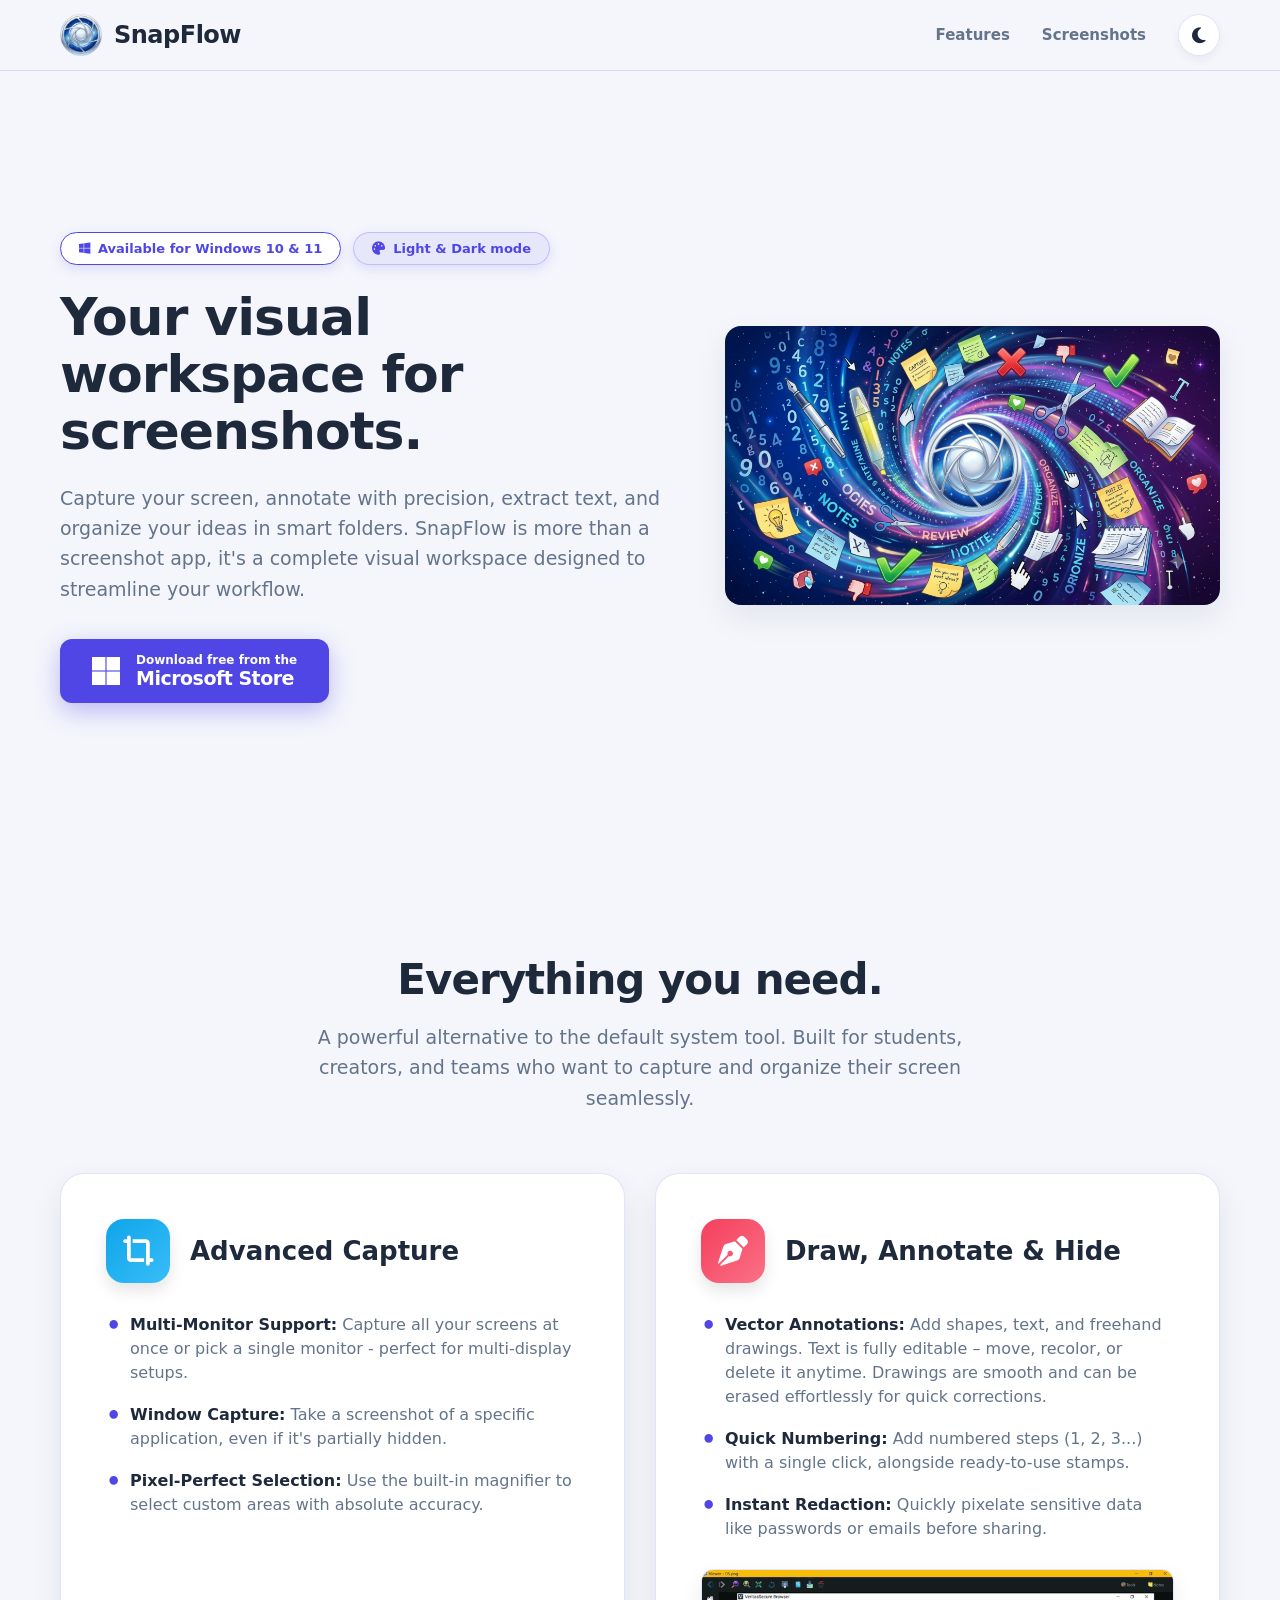
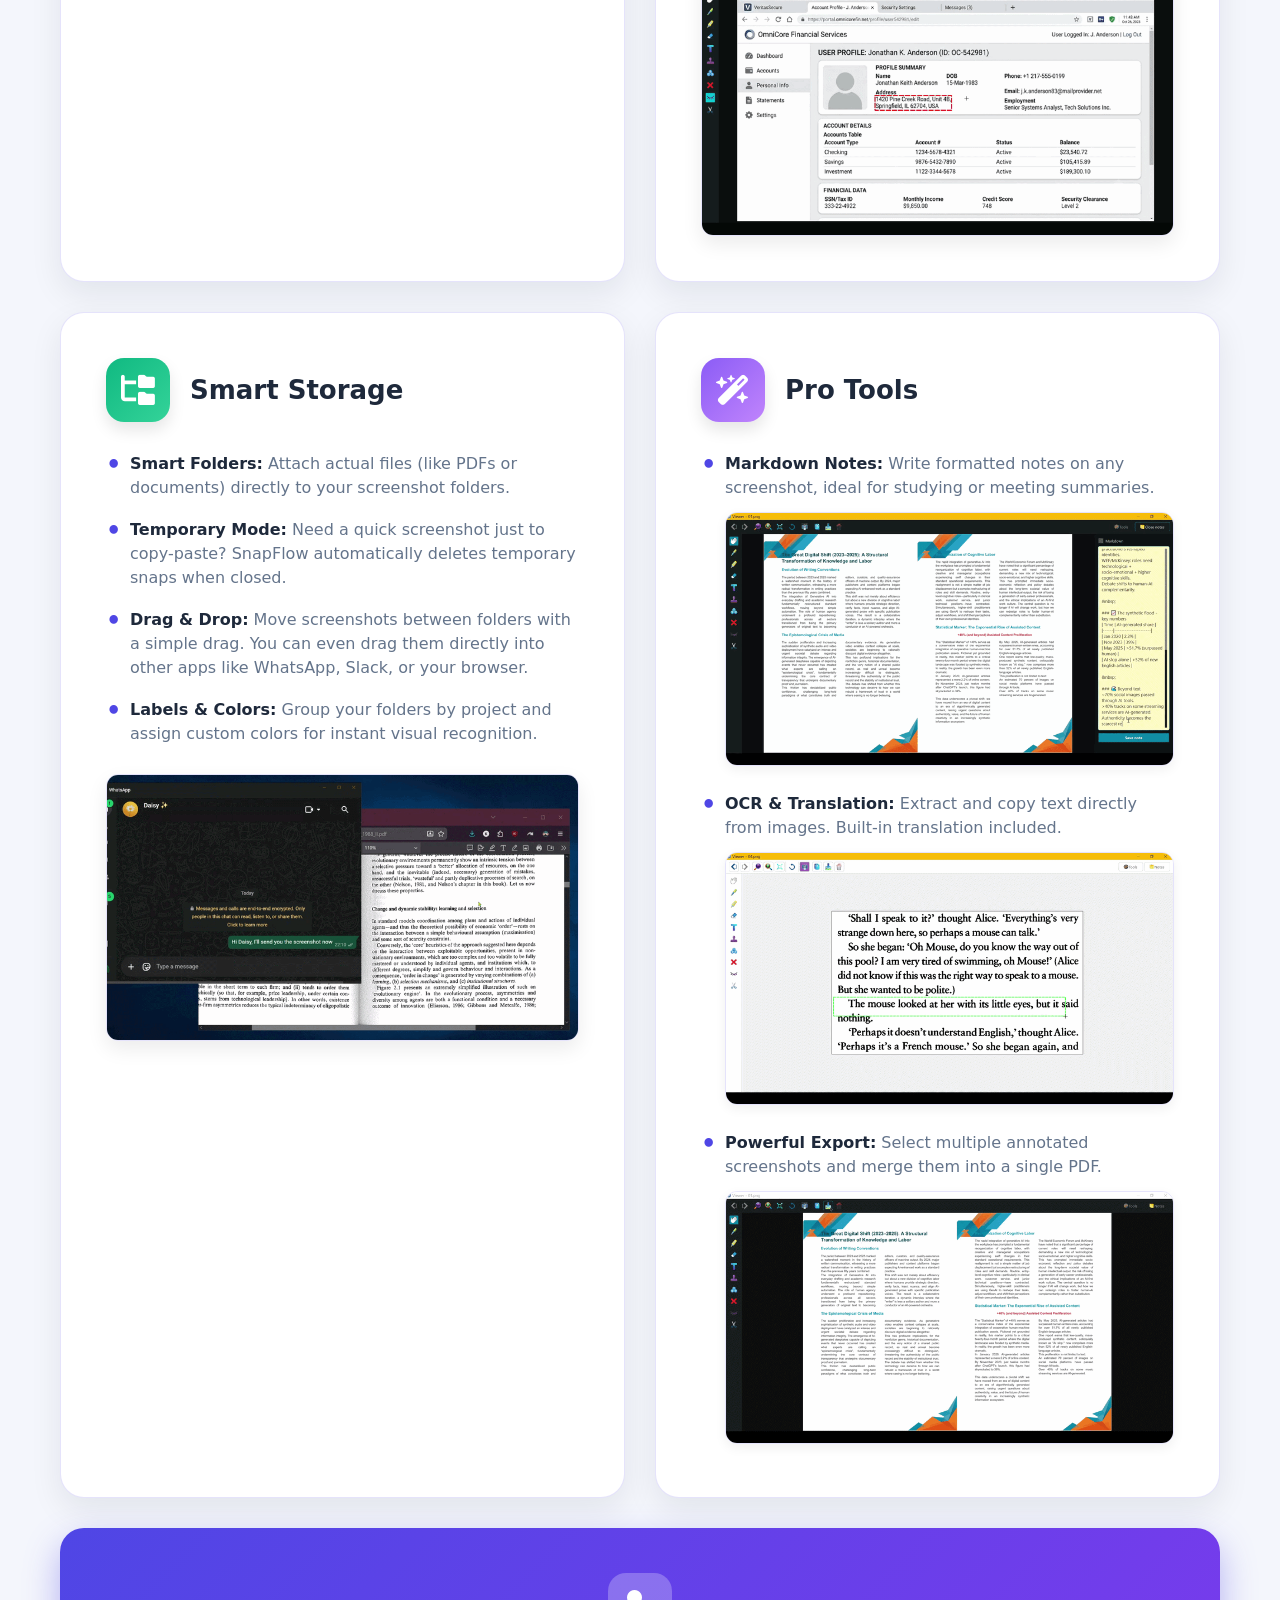
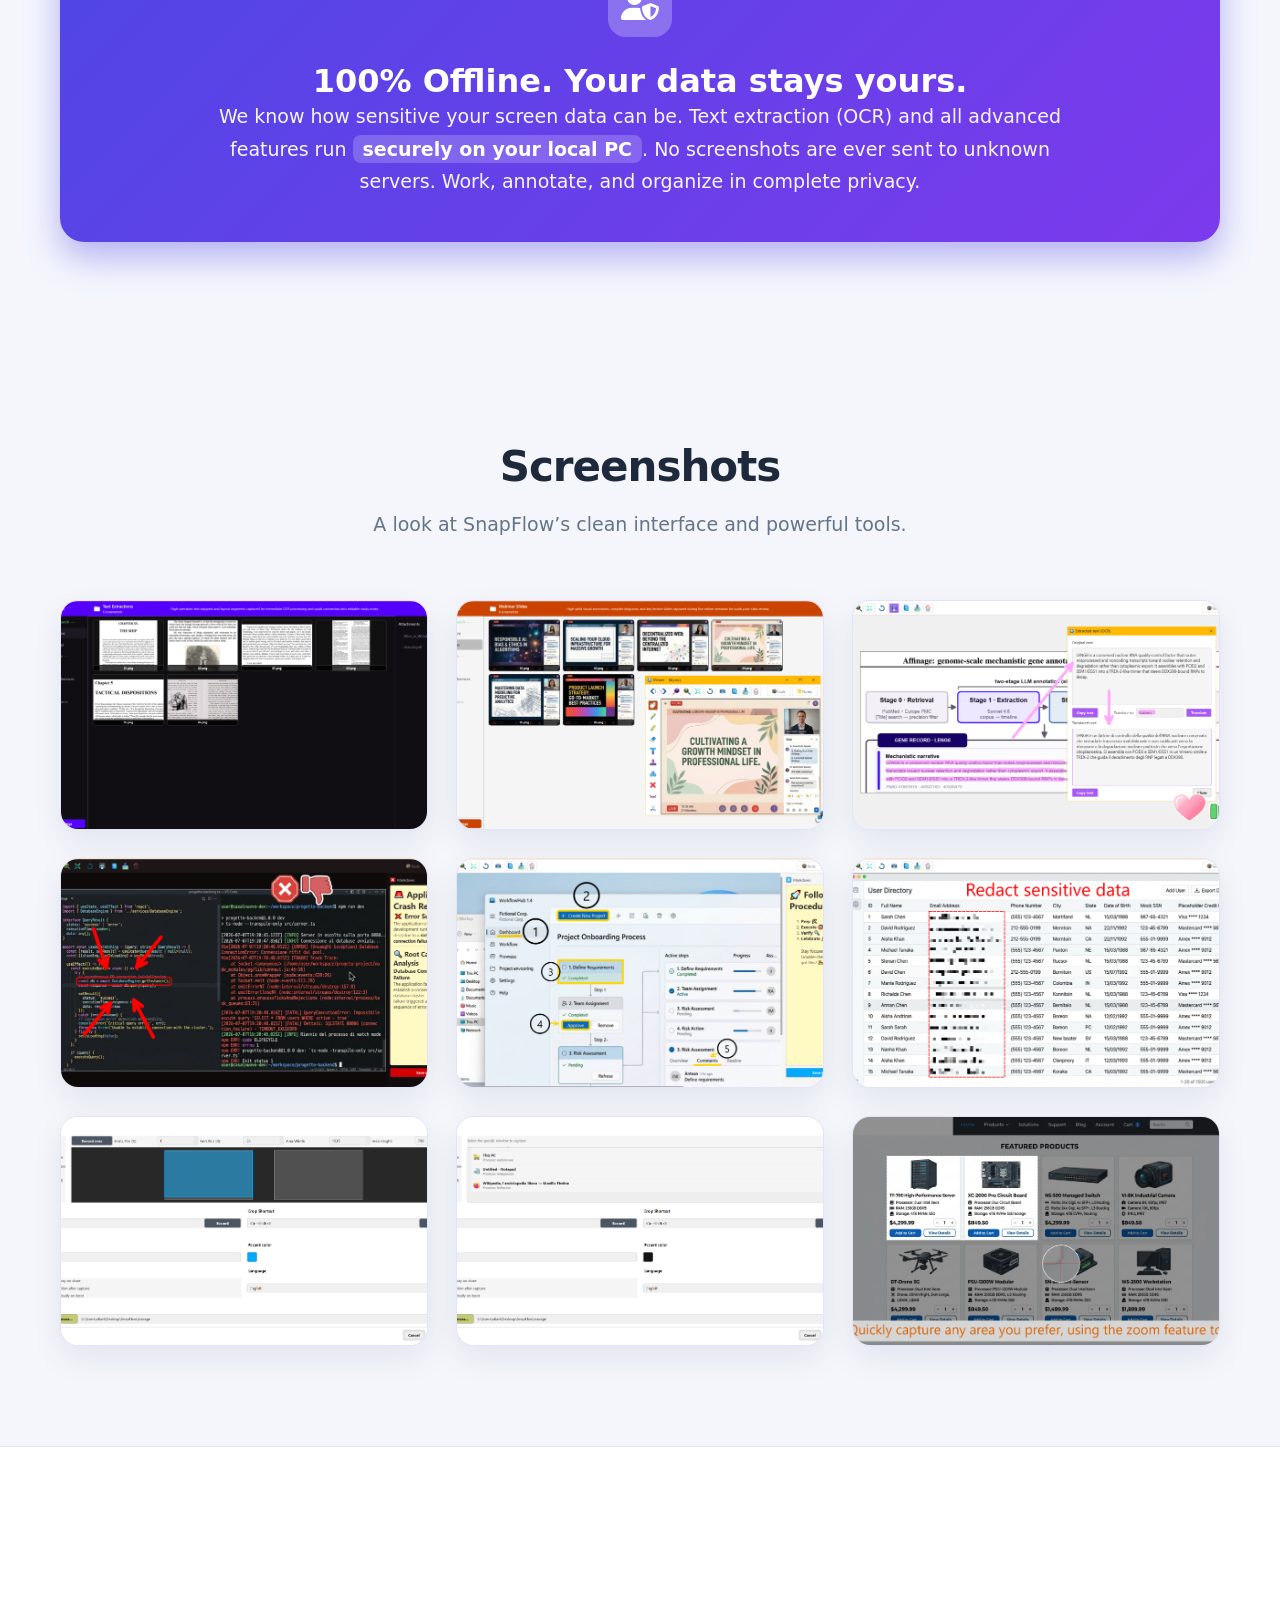
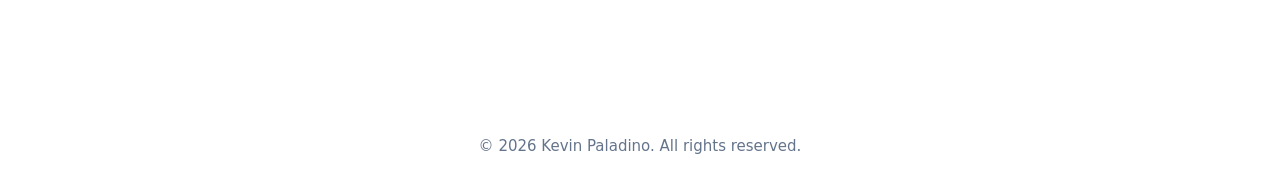
==== index.html @ e787b422 "Caricamento landing page SnapFlow" ====
<!DOCTYPE html>
<html lang="en" data-theme="light">
<head>
    <meta charset="UTF-8">
    <meta name="viewport" content="width=device-width, initial-scale=1.0">
    <meta name="description" content="SnapFlow - Your visual workspace for capturing, annotating, and organizing screenshots on Windows.">
    <title>SnapFlow App - Capture, Annotate, Organize</title>
    <link rel="stylesheet" href="style.css">
    <link rel="stylesheet" href="https://cdnjs.cloudflare.com/ajax/libs/font-awesome/6.4.0/css/all.min.css">
</head>
<body>

    <div id="cursor-glow" class="cursor-glow"></div>

    <nav class="navbar">
        <div class="nav-container">
            <a href="#" class="logo-container">
                <img src="asset/logo.png" alt="SnapFlow Logo" class="nav-logo">
                <span class="logo-text">SnapFlow</span>
            </a>
            <div class="nav-links">
                <a href="#features">Features</a>
                <a href="#screenshots">Screenshots</a>
                <button id="theme-toggle" aria-label="Toggle theme" class="theme-btn">
                    <i class="fas fa-moon"></i>
                </button>
            </div>
        </div>
    </nav>

    <header class="hero">
        <div class="hero-container">
            <div class="hero-content reveal">
                <!-- Badge Windows -->
                <div class="badge-group">
                    <span class="badge"><i class="fab fa-windows"></i> Available for Windows 10 & 11</span>
                    <!-- Nuovo badge per light/dark mode -->
                    <span class="badge badge-light-dark"><i class="fas fa-palette"></i> Light & Dark mode</span>
                </div>
                <!-- Nuovo titolo -->
                <h1>Your visual workspace for screenshots.</h1>
                <p>Capture your screen, annotate with precision, extract text, and organize your ideas in smart folders. SnapFlow is more than a screenshot app, it's a complete visual workspace designed to streamline your workflow.</p>
                
                <div class="hero-actions">
                    <a href="https://apps.microsoft.com/detail/9NCBT202FZZ8" target="_blank" class="store-button pulse-effect">
                        <i class="fab fa-microsoft"></i>
                        <span>Download free from the <strong>Microsoft Store</strong></span>
                    </a>
                </div>
            </div>
            <div class="hero-image-wrapper reveal delay-1">
                <img src="asset/banner.png" alt="SnapFlow interface preview" class="hero-banner">
            </div>
        </div>
    </header>

    <section id="features" class="features">
        <div class="section-header reveal">
            <h2>Everything you need.</h2>
            <p>A powerful alternative to the default system tool. Built for students, creators, and teams who want to capture and organize their screen seamlessly.</p>
        </div>
        
        <div class="bento-grid">
            
            <!-- Card 1: Advanced Capture -->
			<div class="bento-card reveal">
				<div class="card-header">
					<div class="card-icon color-blue"><i class="fas fa-crop-simple"></i></div>
					<h3>Advanced Capture</h3>
				</div>
				<ul>
					<li><strong>Multi-Monitor Support:</strong> Capture all your screens at once or pick a single monitor - perfect for multi-display setups.</li>
					<li><strong>Window Capture:</strong> Take a screenshot of a specific application, even if it's partially hidden.</li>
					<li><strong>Pixel-Perfect Selection:</strong> Use the built-in magnifier to select custom areas with absolute accuracy.</li>
				</ul>
			</div>

            <!-- Card 2: Draw, Annotate & Hide -->
			<div class="bento-card reveal delay-1">
				<div class="card-header">
					<div class="card-icon color-pink"><i class="fas fa-pen-nib"></i></div>
					<h3>Draw, Annotate & Hide</h3>
				</div>
				<ul>
					<li><strong>Vector Annotations:</strong> Add shapes, text, and freehand drawings. Text is fully editable – move, recolor, or delete it anytime. Drawings are smooth and can be erased effortlessly for quick corrections.</li>
					<li><strong>Quick Numbering:</strong> Add numbered steps (1, 2, 3...) with a single click, alongside ready-to-use stamps.</li>
					<li><strong>Instant Redaction:</strong> Quickly pixelate sensitive data like passwords or emails before sharing.</li>
				</ul>
				<div class="card-demo-gif">
					<img src="asset/gif/censor.gif" alt="Redaction tool demo" class="demo-gif">
				</div>
			</div>

            <!-- Card 3: Smart Storage -->
			<div class="bento-card reveal">
				<div class="card-header">
					<div class="card-icon color-green"><i class="fas fa-folder-tree"></i></div>
					<h3>Smart Storage</h3>
				</div>
				<ul>
					<li><strong>Smart Folders:</strong> Attach actual files (like PDFs or documents) directly to your screenshot folders.</li>
					<li><strong>Temporary Mode:</strong> Need a quick screenshot just to copy-paste? SnapFlow automatically deletes temporary snaps when closed.</li>
					<li><strong>Drag & Drop:</strong> Move screenshots between folders with a simple drag. You can even drag them directly into other apps like WhatsApp, Slack, or your browser.</li>
					<li><strong>Labels & Colors:</strong> Group your folders by project and assign custom colors for instant visual recognition.</li>
				</ul>
				<div class="card-demo-gif">
					<img src="asset/gif/dragndrop.gif" alt="SnapFlow drag and drop demo" class="demo-gif">
				</div>
			</div>

            <!-- Card 4: Pro Tools -->
            <div class="bento-card reveal delay-1">
                <div class="card-header">
                    <div class="card-icon color-purple"><i class="fas fa-wand-magic-sparkles"></i></div>
                    <h3>Pro Tools</h3>
                </div>
                <ul>
                    <li>
                        <strong>Markdown Notes:</strong> Write formatted notes on any screenshot, ideal for studying or meeting summaries.
                        <div class="card-demo-gif mini-gif">
                            <img src="asset/gif/markdown.gif" alt="Markdown notes demo" class="demo-gif">
                        </div>
                    </li>
                    <li>
                        <strong>OCR & Translation:</strong> Extract and copy text directly from images. Built-in translation included.
                        <div class="card-demo-gif mini-gif">
                            <img src="asset/gif/ocr_and_translate.gif" alt="OCR and translation demo" class="demo-gif">
                        </div>
                    </li>
                    <li>
                        <strong>Powerful Export:</strong> Select multiple annotated screenshots and merge them into a single PDF.
                        <div class="card-demo-gif mini-gif">
                            <img src="asset/gif/export.gif" alt="PDF export demo" class="demo-gif">
                        </div>
                    </li>
                </ul>
            </div>

            <div class="bento-card card-highlight card-large reveal">
                <div class="card-icon"><i class="fas fa-user-shield"></i></div>
                <div class="card-info">
                    <h3>100% Offline. Your data stays yours.</h3>
                    <p>We know how sensitive your screen data can be. Text extraction (OCR) and all advanced features run <strong>securely on your local PC</strong>. No screenshots are ever sent to unknown servers. Work, annotate, and organize in complete privacy.</p>
                </div>
            </div>
        </div>
    </section>

    <section id="screenshots" class="screenshots">
        <div class="section-header reveal">
            <h2>Screenshots</h2>
            <p>A look at SnapFlow’s clean interface and powerful tools.</p>
        </div>
        
        <div class="gallery-grid reveal">
            <div class="gallery-item"><img src="asset/screenshots/01.png" alt="Main Interface" class="lazy-thumb"><div class="viewfinder"></div></div>
            <div class="gallery-item"><img src="asset/screenshots/02.png" alt="Image Editor and Tools" class="lazy-thumb"><div class="viewfinder"></div></div>
            <div class="gallery-item"><img src="asset/screenshots/03.png" alt="Folders and Organization" class="lazy-thumb"><div class="viewfinder"></div></div>
            <div class="gallery-item"><img src="asset/screenshots/04.png" alt="Markdown Notes" class="lazy-thumb"><div class="viewfinder"></div></div>
            <div class="gallery-item"><img src="asset/screenshots/05.png" alt="OCR Text Extraction" class="lazy-thumb"><div class="viewfinder"></div></div>
            <div class="gallery-item"><img src="asset/screenshots/06.png" alt="Sensitive Data Redaction" class="lazy-thumb"><div class="viewfinder"></div></div>
            <div class="gallery-item"><img src="asset/screenshots/07.png" alt="Auto-Numbering Tool" class="lazy-thumb"><div class="viewfinder"></div></div>
            <div class="gallery-item"><img src="asset/screenshots/08.png" alt="Settings Menu" class="lazy-thumb"><div class="viewfinder"></div></div>
            <div class="gallery-item"><img src="asset/screenshots/09.png" alt="Dark Mode UI" class="lazy-thumb"><div class="viewfinder"></div></div>
        </div>
    </section>

    <footer class="footer">
        <div class="footer-cta reveal">
            <h2>Start working smarter today.</h2>
            <a href="https://apps.microsoft.com/detail/9NCBT202FZZ8" target="_blank" class="store-button">
                <i class="fab fa-microsoft"></i>
                <span>Download now from the <strong>Microsoft Store</strong></span>
            </a>
        </div>
        <div class="footer-bottom">
            <p>© 2026 Kevin Paladino. All rights reserved.</p>
        </div>
    </footer>

    <dialog id="lightbox" class="lightbox">
        <form method="dialog">
            <button class="close-lightbox" aria-label="Close"><i class="fas fa-xmark"></i></button>
        </form>
        <img src="" alt="Enlarged preview" id="lightbox-img">
    </dialog>

    <script src="main.js"></script>
</body>
</html>
---- style.css ----
/* ==========================================================================
   VARIABLES & COLORS (Modern and Accessible Design)
   ========================================================================== */
:root {
    --bg-main: #f4f6fc;
    --bg-card: #ffffff;
    --text-main: #1e293b;
    --text-muted: #64748b;
    --accent: #4f46e5;
    --accent-hover: #4338ca;
    --highlight-bg: linear-gradient(135deg, #4f46e5 0%, #7c3aed 100%);
    --card-shadow: 0 12px 32px rgba(15, 23, 42, 0.08);
    --border-color: rgba(79, 70, 229, 0.15);
    --nav-blur: rgba(244, 246, 252, 0.85);
    --transition-smooth: all 0.35s cubic-bezier(0.4, 0, 0.2, 1);
}

[data-theme="dark"] {
    --bg-main: #0f172a;
    --bg-card: #1e293b;
    --text-main: #f8fafc;
    --text-muted: #94a3b8;
    --accent: #818cf8;
    --accent-hover: #6366f1;
    --border-color: rgba(255, 255, 255, 0.12);
    --nav-blur: rgba(15, 23, 42, 0.85);
    --card-shadow: 0 12px 32px rgba(0, 0, 0, 0.4);
}

* { margin: 0; padding: 0; box-sizing: border-box; font-family: 'Segoe UI', system-ui, sans-serif; }
html { scroll-behavior: smooth; }
body { 
    background-color: var(--bg-main); 
    color: var(--text-main); 
    transition: background-color 0.3s, color 0.3s; 
    overflow-x: hidden; 
}

.cursor-glow {
    position: fixed; top: 0; left: 0;
    width: 250px; height: 250px;
    background: radial-gradient(circle, var(--accent) 0%, transparent 60%);
    opacity: 0; border-radius: 50%;
    pointer-events: none; z-index: 9997;
    transform: translate(-50%, -50%);
    transition: opacity 0.3s ease;
    mix-blend-mode: screen;
}

[data-theme="dark"] .cursor-glow {
    mix-blend-mode: screen; opacity: 0;
}

/* NAVBAR */
.navbar { 
    position: fixed; width: 100%; top: 0; z-index: 1000; 
    background: var(--nav-blur); 
    backdrop-filter: blur(15px); -webkit-backdrop-filter: blur(15px); 
    border-bottom: 1px solid var(--border-color); 
    transition: var(--transition-smooth); 
}
.nav-container { max-width: 1200px; margin: 0 auto; padding: 14px 20px; display: flex; justify-content: space-between; align-items: center; }
.logo-container { display: flex; align-items: center; gap: 12px; text-decoration: none; }
.nav-logo { height: 42px; width: 42px; border-radius: 10px; }
.logo-text { font-size: 24px; font-weight: 800; color: var(--text-main); letter-spacing: -0.5px;}
.nav-links { display: flex; align-items: center; gap: 32px; }
.nav-links a { text-decoration: none; color: var(--text-muted); font-weight: 600; font-size: 15px; transition: color 0.2s; }
.nav-links a:hover { color: var(--accent); }
.theme-btn { 
    background: var(--bg-card); border: 1px solid var(--border-color); 
    color: var(--text-main); width: 42px; height: 42px; border-radius: 50%; 
    font-size: 18px; cursor: pointer; transition: var(--transition-smooth); 
    box-shadow: 0 4px 10px rgba(0,0,0,0.05);
}
.theme-btn:hover { transform: scale(1.1) rotate(15deg); border-color: var(--accent); }

/* HERO */
.hero { min-height: 95vh; padding: 140px 20px 60px 20px; display: flex; align-items: center; justify-content: center; max-width: 1200px; margin: 0 auto; }
.hero-container { display: grid; grid-template-columns: 1.1fr 0.9fr; gap: 60px; align-items: center; }

/* Gruppo badge */
.badge-group { display: flex; gap: 12px; flex-wrap: wrap; margin-bottom: 24px; }
.badge { 
    background: var(--bg-card); color: var(--accent); padding: 8px 18px; 
    border-radius: 30px; font-size: 13px; font-weight: 700; display: inline-flex; 
    align-items: center; gap: 8px; border: 1px solid var(--accent); 
    box-shadow: 0 4px 12px rgba(79, 70, 229, 0.15);
}
/* Badge light/dark mode con colore leggermente diverso per distinguerlo */
.badge-light-dark {
    background: rgba(79, 70, 229, 0.08);
    border-color: rgba(79, 70, 229, 0.25);
}

.hero h1 { font-size: 52px; font-weight: 900; line-height: 1.1; margin-bottom: 22px; letter-spacing: -1px;}
.hero p { font-size: 19px; color: var(--text-muted); line-height: 1.6; margin-bottom: 35px; font-weight: 500; }
.hero-banner { width: 100%; border-radius: 16px; box-shadow: var(--card-shadow); }

/* CTA */
.store-button { 
    display: inline-flex; align-items: center; background: var(--accent); 
    color: #ffffff !important; text-decoration: none; padding: 14px 32px; 
    border-radius: 12px; gap: 16px; box-shadow: 0 8px 24px rgba(79, 70, 229, 0.35); 
    transition: var(--transition-smooth); 
}
.store-button i { font-size: 32px; }
.store-button span { display: flex; flex-direction: column; font-size: 12px; font-weight: 600; text-align: left; }
.store-button span strong { font-size: 19px; font-weight: 800; letter-spacing: -0.5px;}
.store-button:hover { 
    transform: translateY(-4px) scale(1.02); 
    background: var(--accent-hover); 
    box-shadow: 0 14px 30px rgba(79, 70, 229, 0.5); 
}
.pulse-effect { animation: pulse 2.5s infinite; }
@keyframes pulse { 
    0% { box-shadow: 0 0 0 0 rgba(79, 70, 229, 0.6); } 
    70% { box-shadow: 0 0 0 18px rgba(79, 70, 229, 0); } 
    100% { box-shadow: 0 0 0 0 rgba(79, 70, 229, 0); } 
}

/* FEATURES */
.features, .screenshots { max-width: 1200px; margin: 0 auto; padding: 100px 20px; }
.section-header { text-align: center; margin-bottom: 60px; }
.section-header h2 { font-size: 42px; font-weight: 900; margin-bottom: 18px; color: var(--text-main); letter-spacing: -1px;}
.section-header p { color: var(--text-muted); font-size: 19px; max-width: 650px; margin: 0 auto; font-weight: 500; line-height: 1.6;}

.bento-grid { display: grid; grid-template-columns: repeat(2, 1fr); gap: 30px; }
.bento-card { 
    background: var(--bg-card); padding: 45px; border-radius: 24px; 
    border: 1px solid var(--border-color); box-shadow: var(--card-shadow); 
    transition: var(--transition-smooth); 
}
.bento-card:hover { transform: translateY(-6px); border-color: var(--accent); box-shadow: 0 16px 40px rgba(0, 0, 0, 0.1); }

/* --- Nuovo header per card: icona + titolo affiancati --- */
.card-header {
    display: flex;
    align-items: center;
    gap: 20px;
    margin-bottom: 30px;
}
.card-header .card-icon {
    margin-bottom: 0;  /* annullo margine precedente */
    flex-shrink: 0;
}
.card-header h3 {
    margin-bottom: 0;
    font-size: 26px;
    font-weight: 800;
    color: var(--text-main);
    line-height: 1.2;
}
/* ------------------------------------------------ */

.bento-card ul { list-style: none; display: flex; flex-direction: column; gap: 18px; }
.bento-card ul li { color: var(--text-muted); font-size: 16px; line-height: 1.5; padding-left: 24px; position: relative; }
.bento-card ul li::before { content: "•"; color: var(--accent); font-weight: bold; font-size: 24px; position: absolute; left: 0; top: -5px; }
.bento-card ul li strong { color: var(--text-main); font-weight: 700; }

/* Icone colorate */
.card-icon { width: 64px; height: 64px; border-radius: 18px; display: flex; align-items: center; justify-content: center; font-size: 30px; color: white; box-shadow: 0 8px 16px rgba(0,0,0,0.1);}
.color-blue { background: linear-gradient(135deg, #0ea5e9, #38bdf8); }
.color-green { background: linear-gradient(135deg, #10b981, #34d399); }
.color-pink { background: linear-gradient(135deg, #f43f5e, #fb7185); }
.color-purple { background: linear-gradient(135deg, #8b5cf6, #c084fc); }

/* GIF */
.card-demo-gif {
    margin-top: 28px;
    border-radius: 12px;
    overflow: hidden;
    box-shadow: 0 8px 20px rgba(0,0,0,0.08);
    border: 1px solid var(--border-color);
}
.card-demo-gif.mini-gif {
    margin-top: 12px;
    margin-bottom: 8px;
    box-shadow: 0 4px 12px rgba(0,0,0,0.06);
}
.demo-gif {
    width: 100%;
    height: auto;
    display: block;
}

/* Privacy card */
.card-highlight { 
    grid-column: span 2; background: var(--highlight-bg); 
    text-align: center; border: none; box-shadow: 0 15px 35px rgba(79, 70, 229, 0.4);
}
.card-highlight .card-icon { background: rgba(255,255,255,0.25); margin: 0 auto 25px auto; color: #fff; box-shadow: none;}
.card-highlight h3 { color: #ffffff !important; font-size: 32px;}
.card-highlight p { color: rgba(255,255,255,0.95) !important; font-size: 19px; line-height: 1.7; max-width: 850px; margin: 0 auto; font-weight: 500; }
.card-highlight strong { color: #ffffff; background: rgba(255,255,255,0.2); padding: 3px 10px; border-radius: 8px; font-weight: 800;}

/* GALLERY */
.gallery-grid { display: grid; grid-template-columns: repeat(3, 1fr); gap: 28px; }
.gallery-item { 
    position: relative; overflow: hidden; border-radius: 18px; 
    border: 1px solid var(--border-color); aspect-ratio: 16/10; 
    cursor: zoom-in; background: var(--bg-card); box-shadow: var(--card-shadow); 
}
.lazy-thumb { width: 100%; height: 100%; object-fit: cover; transition: transform 0.5s cubic-bezier(0.2, 0.8, 0.2, 1); }
.gallery-item:hover .lazy-thumb { transform: scale(1.08); filter: brightness(0.85); }
.viewfinder { 
    position: absolute; top: 15px; left: 15px; right: 15px; bottom: 15px; 
    border: 2px dashed rgba(255,255,255,0); border-radius: 8px;
    transition: border-color 0.3s; pointer-events: none; 
}
.gallery-item:hover .viewfinder { border-color: rgba(255,255,255,0.9); }

/* Flash */
.camera-flash-overlay { position: fixed; top: 0; left: 0; width: 100vw; height: 100vh; background: #fff; z-index: 9999; pointer-events: none; opacity: 0; }
.flash-active { animation: flashAnim 0.35s ease-out; }
@keyframes flashAnim { 0% { opacity: 1; } 100% { opacity: 0; } }

/* Lightbox */
.lightbox { border: none; background: rgba(15, 23, 42, 0.9); width: 100vw; height: 100vh; max-width: 100%; max-height: 100%; justify-content: center; align-items: center; backdrop-filter: blur(8px); -webkit-backdrop-filter: blur(8px);}
.lightbox[open] { display: flex; }
#lightbox-img { max-width: 90%; max-height: 85%; border-radius: 12px; box-shadow: 0 25px 60px rgba(0,0,0,0.6); }
.close-lightbox { 
    position: absolute; top: 30px; right: 40px; background: rgba(255,255,255,0.1); 
    border: 1px solid rgba(255,255,255,0.2); color: white; width: 48px; height: 48px; 
    border-radius: 50%; font-size: 22px; cursor: pointer; transition: var(--transition-smooth); 
}
.close-lightbox:hover { transform: scale(1.1); background: #ef4444; border-color: #ef4444;}

/* FOOTER */
.footer { background: var(--bg-card); border-top: 1px solid var(--border-color); padding: 80px 20px 40px 20px; text-align: center; }
.footer-cta { margin-bottom: 70px; }
.footer-cta h2 { font-size: 36px; margin-bottom: 35px; font-weight: 900; letter-spacing: -0.5px;}
.footer-bottom { font-size: 15px; color: var(--text-muted); font-weight: 500; }

/* Reveal */
.reveal { opacity: 0; transform: translateY(40px); transition: opacity 0.8s cubic-bezier(0.2, 0.8, 0.2, 1), transform 0.8s cubic-bezier(0.2, 0.8, 0.2, 1); }
.reveal.active { opacity: 1; transform: translateY(0); }
.delay-1 { transition-delay: 0.15s; }

/* RESPONSIVE */
@media (max-width: 1024px) {
    .bento-grid { grid-template-columns: 1fr; }
    .card-highlight { grid-column: span 1; }
    .gallery-grid { grid-template-columns: repeat(2, 1fr); }
    .hero-container { grid-template-columns: 1fr; text-align: center; gap: 40px;}
    .hero-actions { justify-content: center; }
    .hero-image-wrapper { margin-top: 20px; }
    .badge-group { justify-content: center; }
}

@media (max-width: 768px) {
    .nav-links a { display: none; }
    .gallery-grid { grid-template-columns: 1fr; }
    .hero h1 { font-size: 40px; }
    .section-header h2 { font-size: 32px; }
    .bento-card { padding: 30px; }
    .store-button { padding: 12px 24px; }
    /* Su mobile l'header della card può andare in colonna se lo spazio è poco, ma resta affiancato */
    .card-header { gap: 15px; }
    .card-header h3 { font-size: 22px; }
}
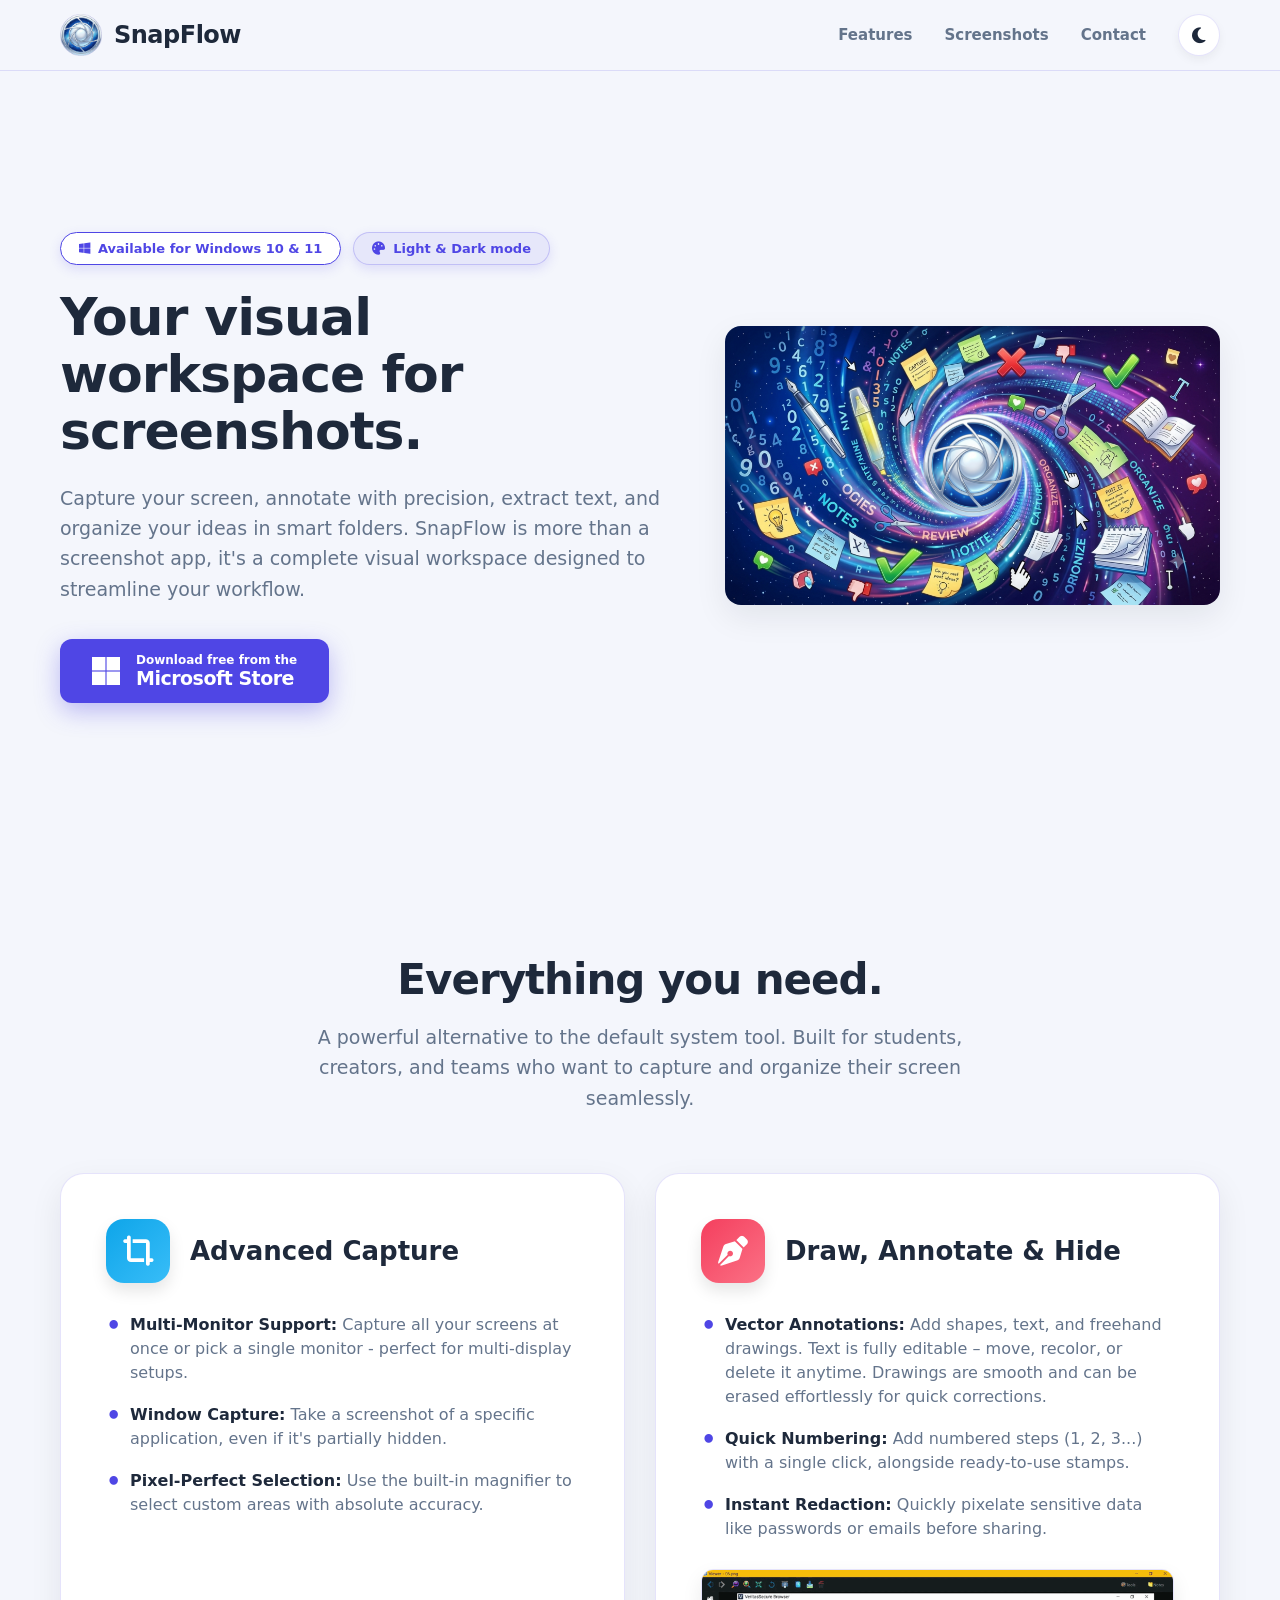
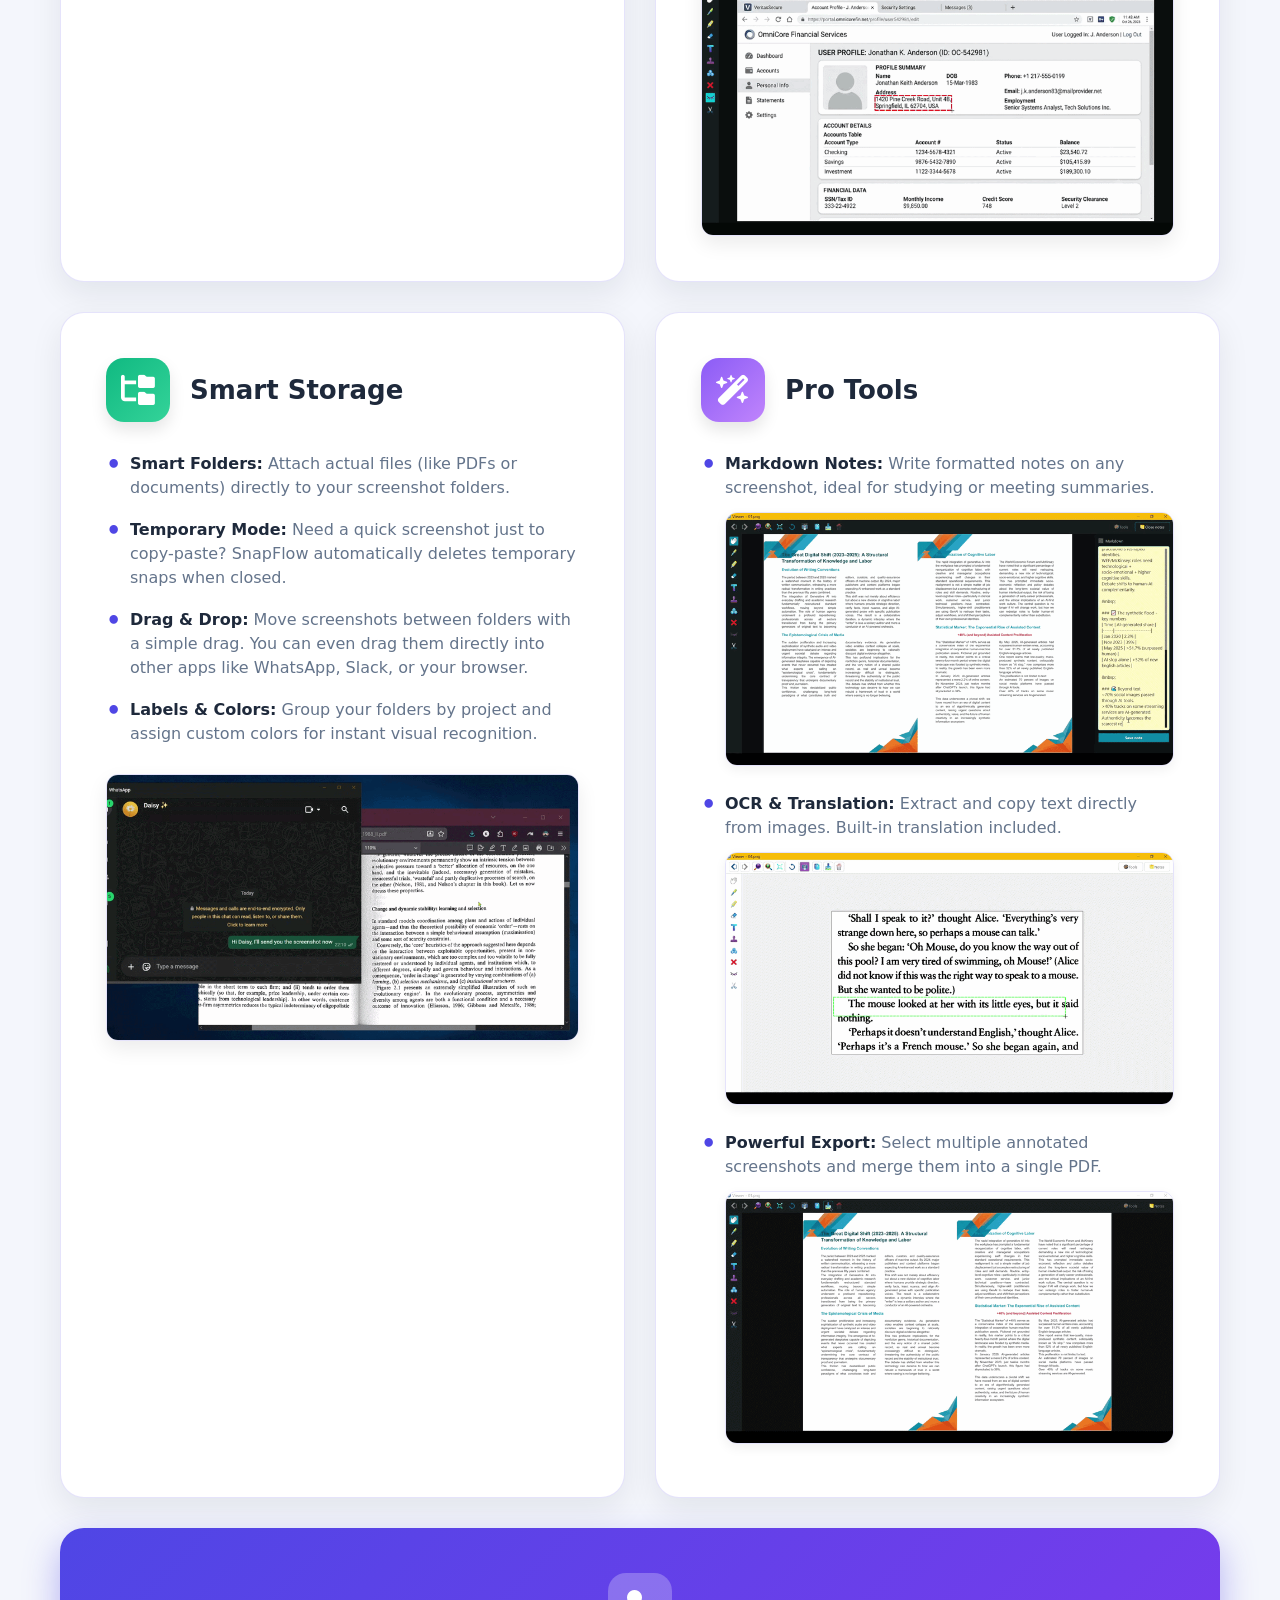
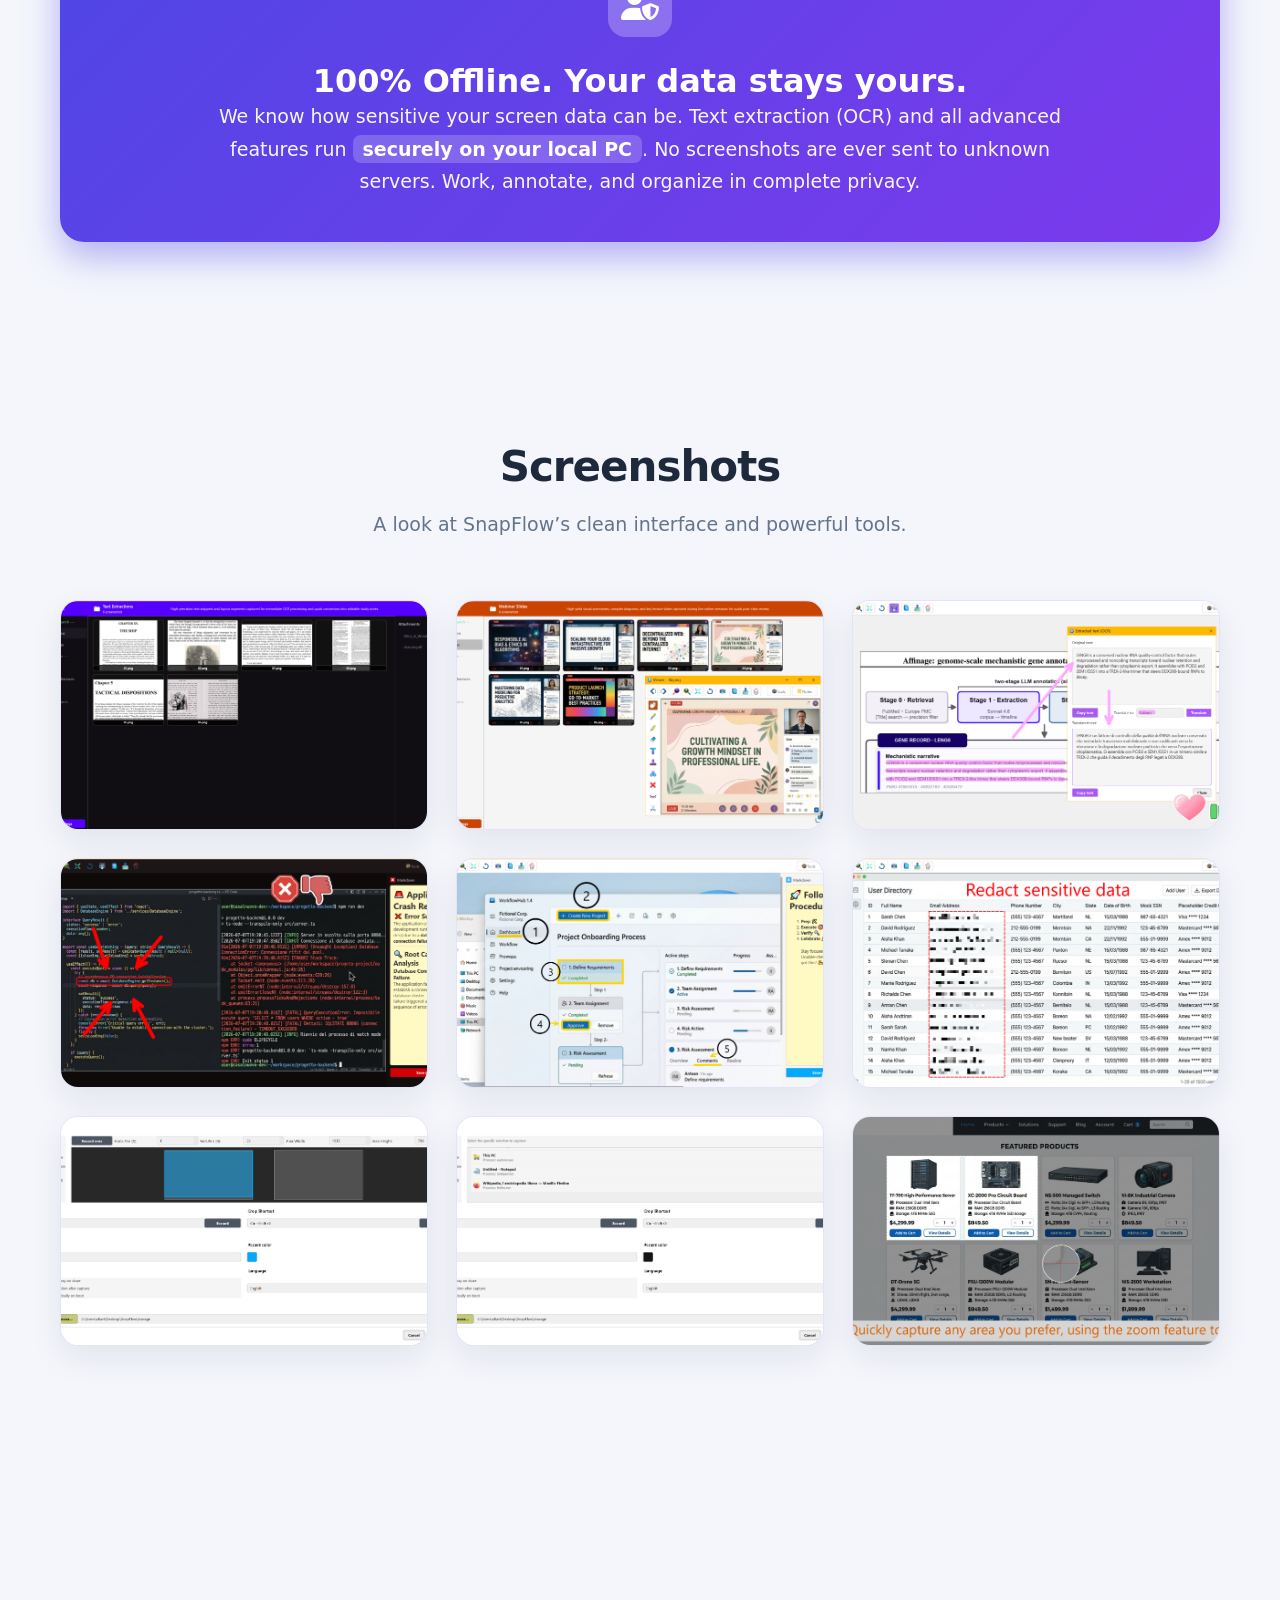
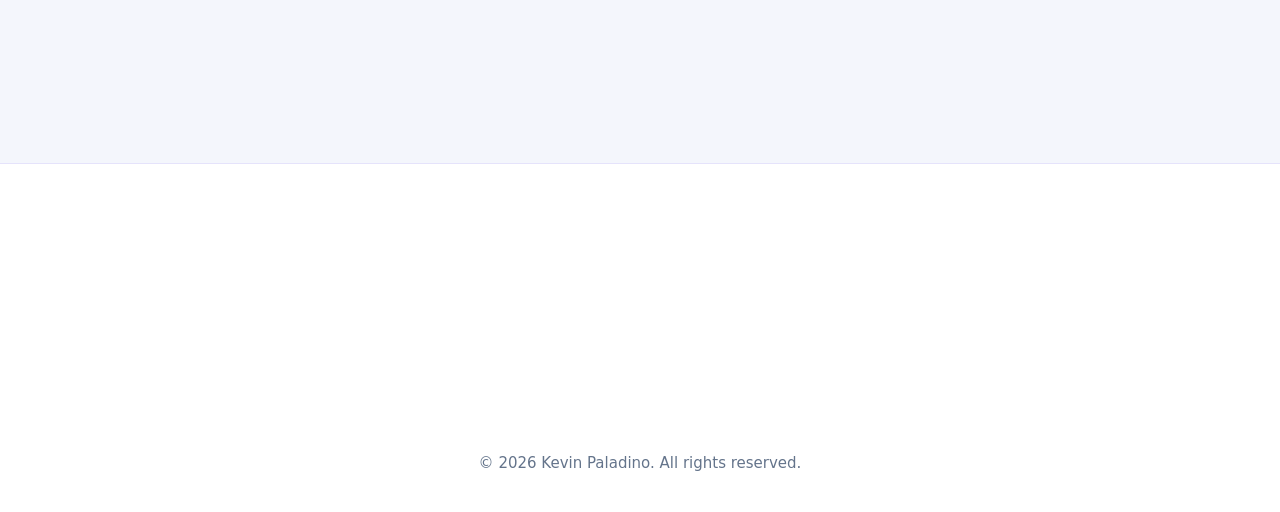
==== commit e7e0e383: "Aggiunta sezione contatto con email Proton" ====
--- a/index.html
+++ b/index.html
@@ -21,6 +21,7 @@
             <div class="nav-links">
                 <a href="#features">Features</a>
                 <a href="#screenshots">Screenshots</a>
+				<a href="#contact">Contact</a>
                 <button id="theme-toggle" aria-label="Toggle theme" class="theme-btn">
                     <i class="fas fa-moon"></i>
                 </button>
@@ -165,6 +166,20 @@
         </div>
     </section>
 
+	<section id="contact" class="contact-section reveal">
+        <div class="section-header">
+            <h2>Get in touch</h2>
+            <p>Have questions, feedback, or need support? Drop me an email.</p>
+        </div>
+        <div class="contact-wrapper">
+            <a href="mailto:snapflow@proton.me" class="proton-btn">
+                <div class="btn-bg"></div>
+                <i class="fa-solid fa-envelope"></i>
+                <span>snapflow<strong>@proton.me</strong></span>
+            </a>
+        </div>
+    </section>
+
     <footer class="footer">
         <div class="footer-cta reveal">
             <h2>Start working smarter today.</h2>
--- a/style.css
+++ b/style.css
@@ -257,4 +257,81 @@
     /* Su mobile l'header della card può andare in colonna se lo spazio è poco, ma resta affiancato */
     .card-header { gap: 15px; }
     .card-header h3 { font-size: 22px; }
+}
+
+/* ==========================================================================
+   CONTACT SECTION & PROTON BUTTON
+   ========================================================================== */
+.contact-section {
+    max-width: 1200px;
+    margin: 0 auto;
+    padding: 80px 20px 40px 20px;
+}
+
+.contact-wrapper {
+    display: flex;
+    justify-content: center;
+    align-items: center;
+    margin-top: -20px;
+}
+
+/* Effetto Carino / Tema Proton */
+.proton-btn {
+    position: relative;
+    display: inline-flex;
+    align-items: center;
+    gap: 16px;
+    padding: 16px 40px;
+    background: var(--bg-card);
+    border: 1px solid var(--border-color);
+    border-radius: 50px;
+    color: var(--text-main);
+    text-decoration: none;
+    font-size: 20px;
+    font-weight: 600;
+    box-shadow: var(--card-shadow);
+    overflow: hidden;
+    z-index: 1;
+    transition: transform 0.4s cubic-bezier(0.4, 0, 0.2, 1), box-shadow 0.4s;
+}
+
+/* Sfondo animato al passaggio del mouse */
+.proton-btn .btn-bg {
+    position: absolute;
+    top: 0;
+    left: 0;
+    width: 100%;
+    height: 100%;
+    background: linear-gradient(135deg, #6d4aff 0%, #9b51e0 100%); /* Colori Proton */
+    z-index: -1;
+    opacity: 0;
+    transition: opacity 0.4s ease;
+}
+
+.proton-btn i {
+    font-size: 26px;
+    color: #6d4aff;
+    transition: color 0.4s ease;
+    z-index: 2;
+}
+
+.proton-btn span {
+    z-index: 2;
+    transition: color 0.4s ease;
+}
+
+/* Hover Effects */
+.proton-btn:hover {
+    transform: translateY(-6px) scale(1.02);
+    box-shadow: 0 20px 40px rgba(109, 74, 255, 0.35);
+    border-color: transparent;
+}
+
+.proton-btn:hover .btn-bg {
+    opacity: 1;
+}
+
+.proton-btn:hover i,
+.proton-btn:hover span {
+    color: #ffffff;
 }
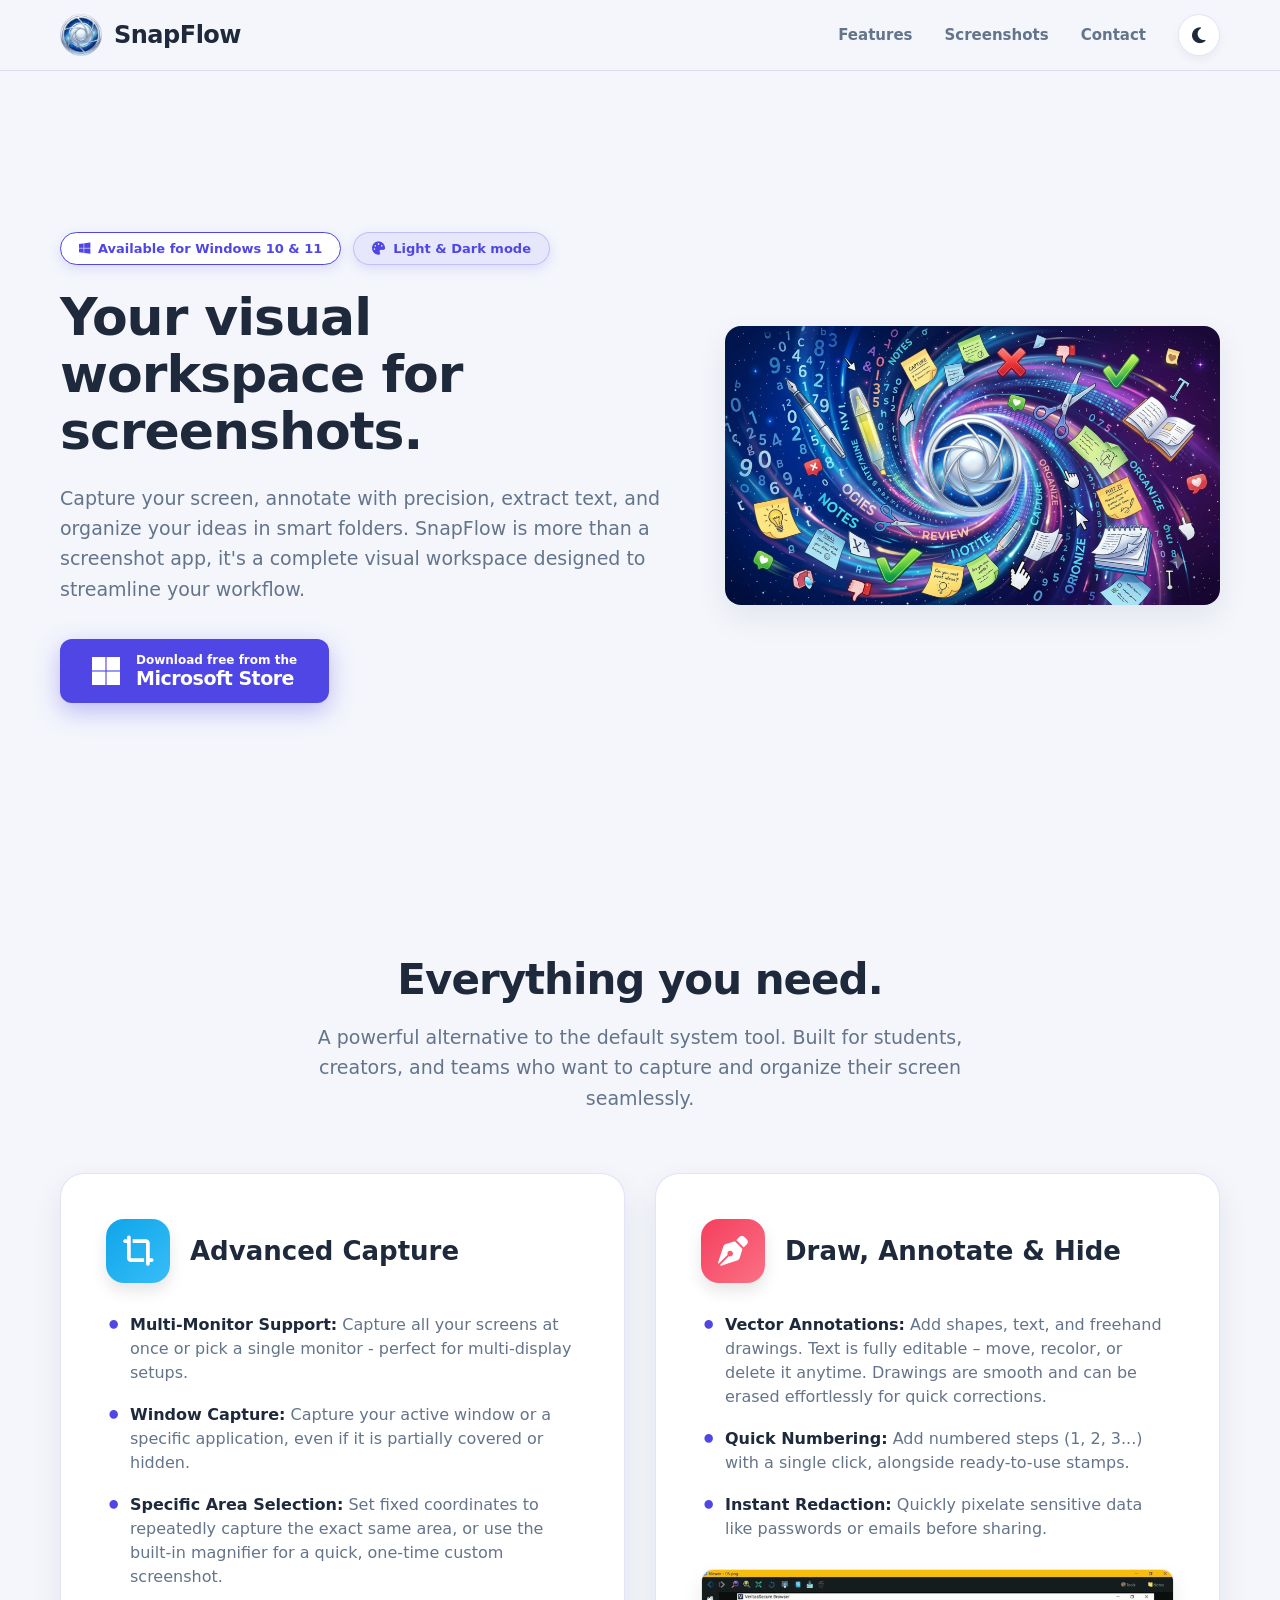
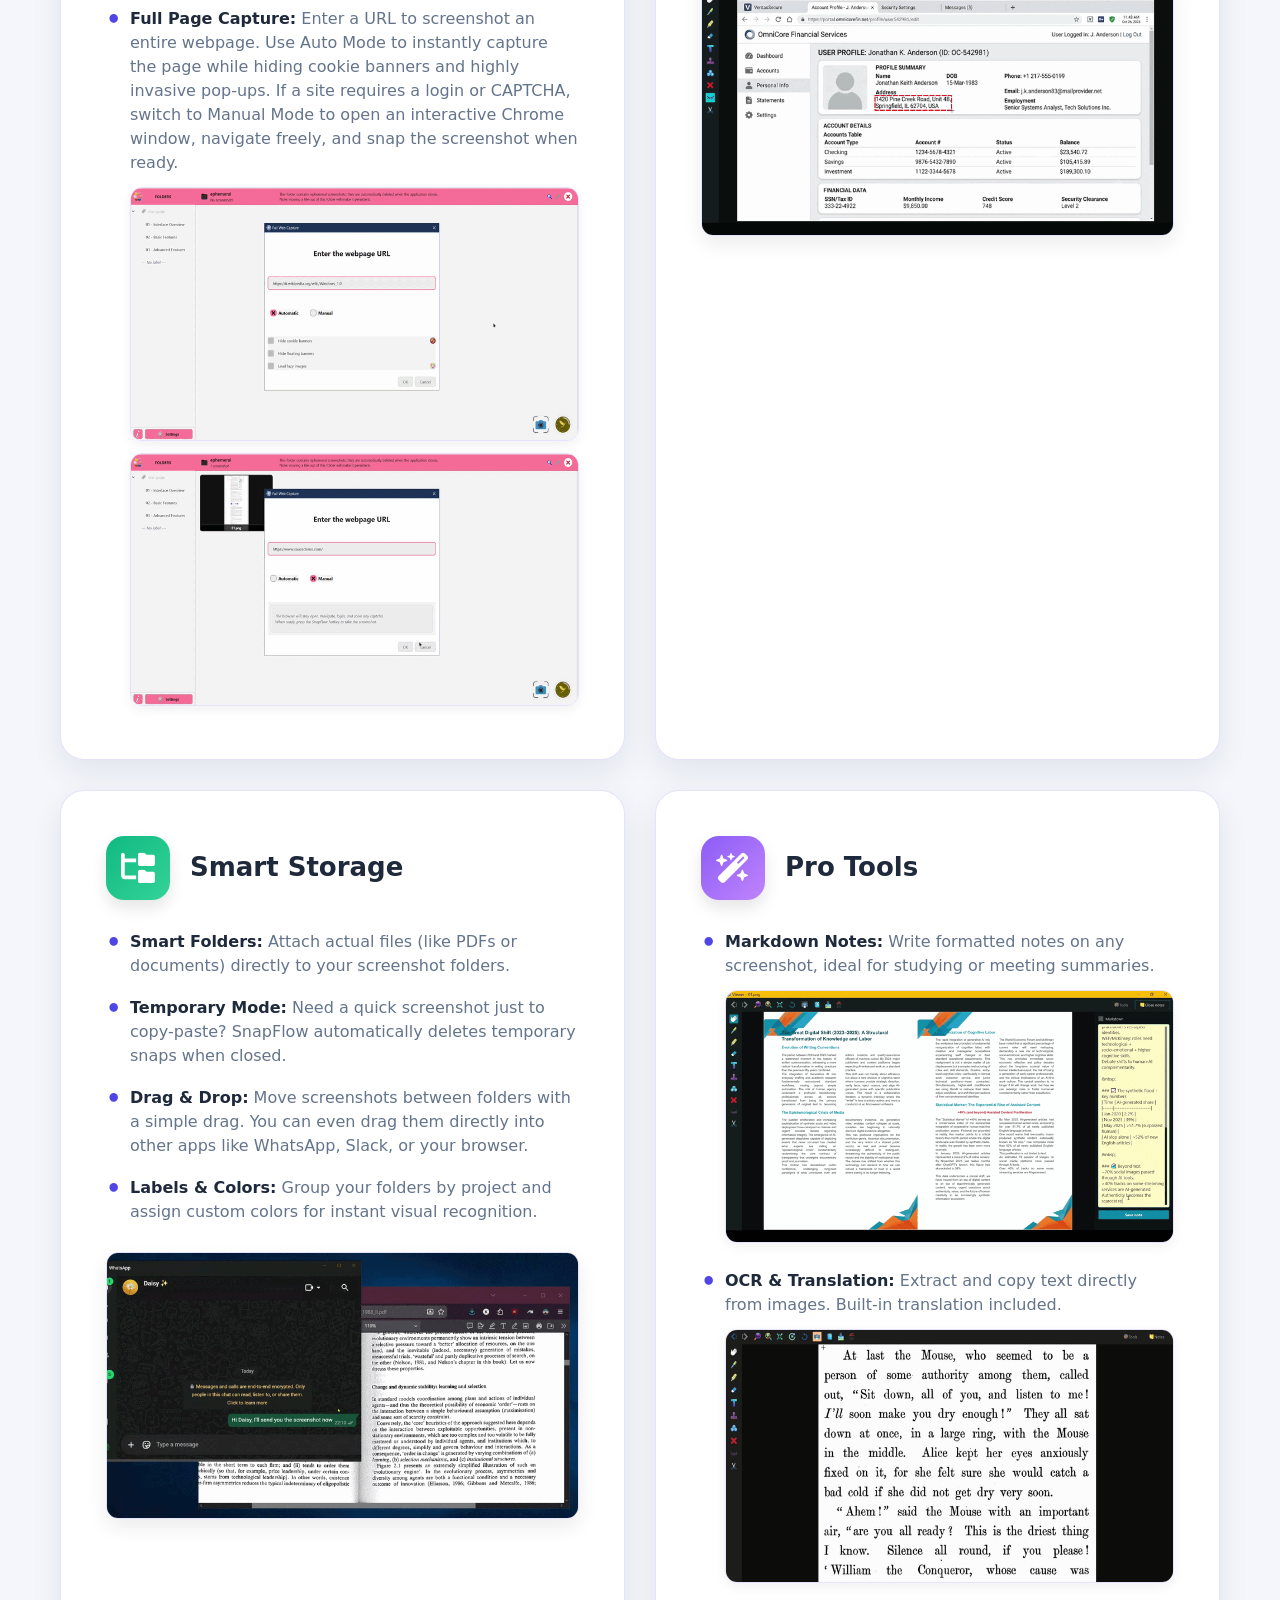
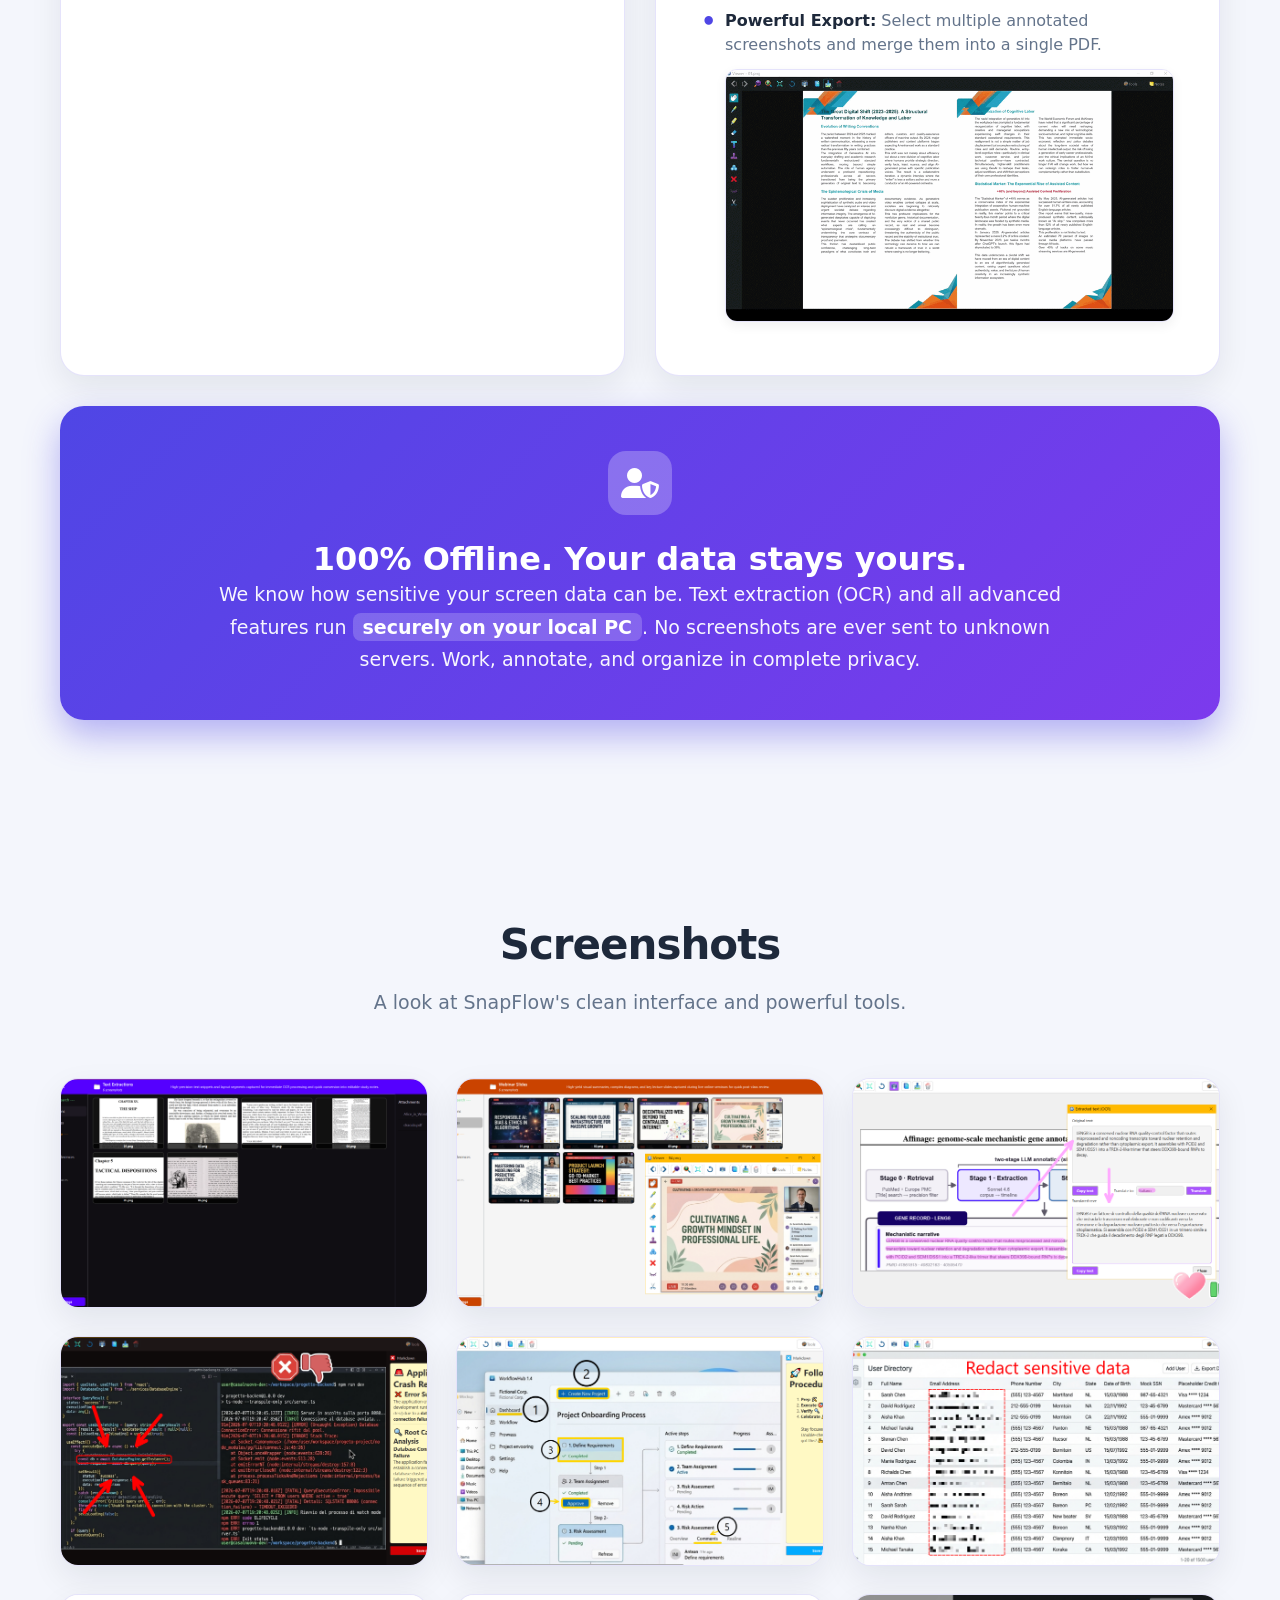
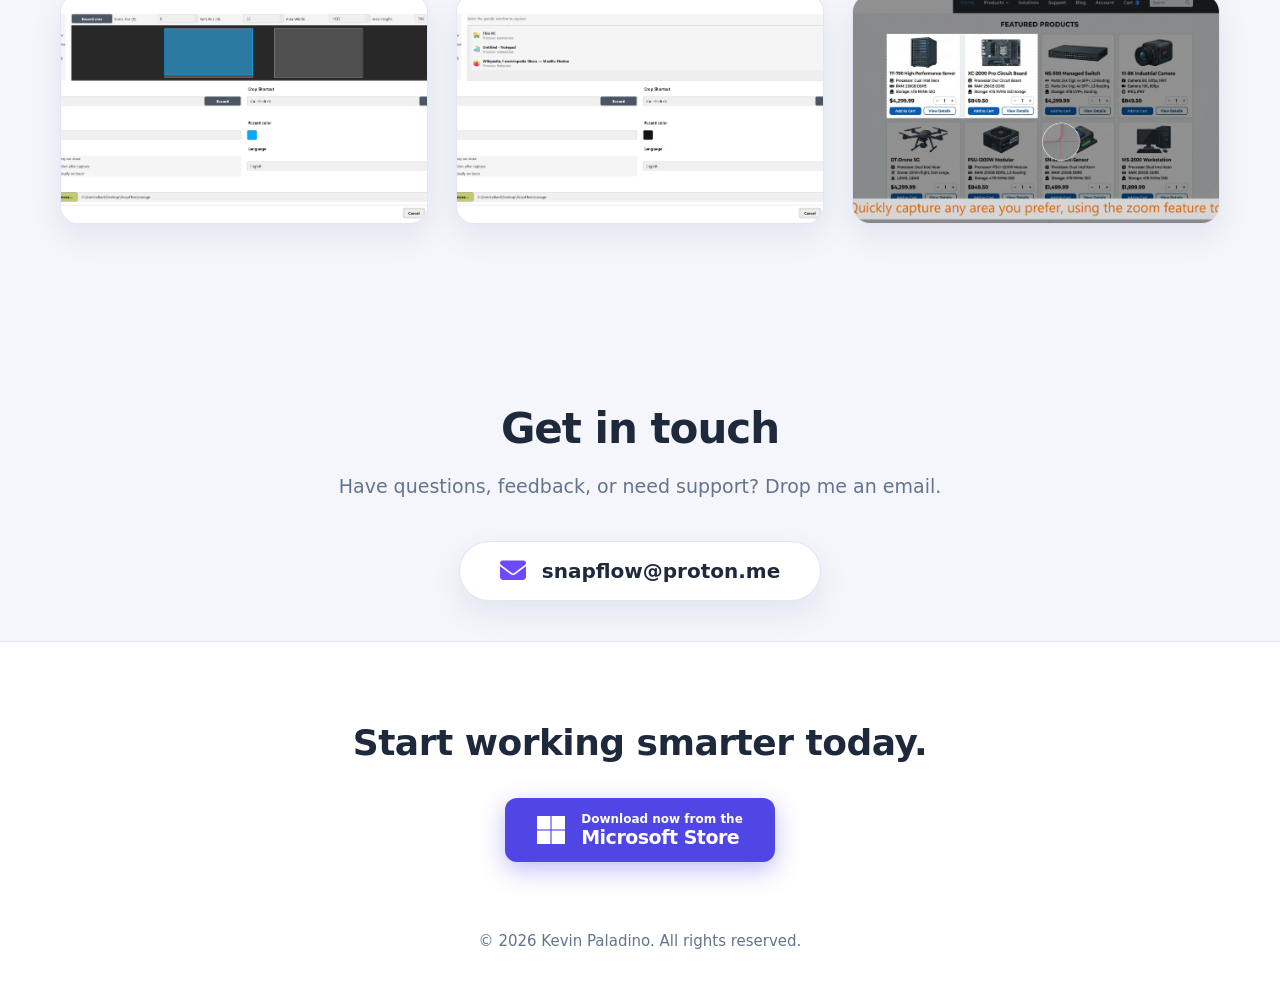
==== commit 2595f28a: "Aggiornata la sezione Advanced Capture con una nuova modalità e nuove gif web_capture + sostituita l" ====
--- a/index.html
+++ b/index.html
@@ -21,7 +21,7 @@
             <div class="nav-links">
                 <a href="#features">Features</a>
                 <a href="#screenshots">Screenshots</a>
-				<a href="#contact">Contact</a>
+                <a href="#contact">Contact</a>
                 <button id="theme-toggle" aria-label="Toggle theme" class="theme-btn">
                     <i class="fas fa-moon"></i>
                 </button>
@@ -41,7 +41,7 @@
                 <!-- Nuovo titolo -->
                 <h1>Your visual workspace for screenshots.</h1>
                 <p>Capture your screen, annotate with precision, extract text, and organize your ideas in smart folders. SnapFlow is more than a screenshot app, it's a complete visual workspace designed to streamline your workflow.</p>
-                
+
                 <div class="hero-actions">
                     <a href="https://apps.microsoft.com/detail/9NCBT202FZZ8" target="_blank" class="store-button pulse-effect">
                         <i class="fab fa-microsoft"></i>
@@ -60,54 +60,63 @@
             <h2>Everything you need.</h2>
             <p>A powerful alternative to the default system tool. Built for students, creators, and teams who want to capture and organize their screen seamlessly.</p>
         </div>
-        
+
         <div class="bento-grid">
-            
+
             <!-- Card 1: Advanced Capture -->
-			<div class="bento-card reveal">
-				<div class="card-header">
-					<div class="card-icon color-blue"><i class="fas fa-crop-simple"></i></div>
-					<h3>Advanced Capture</h3>
-				</div>
-				<ul>
-					<li><strong>Multi-Monitor Support:</strong> Capture all your screens at once or pick a single monitor - perfect for multi-display setups.</li>
-					<li><strong>Window Capture:</strong> Take a screenshot of a specific application, even if it's partially hidden.</li>
-					<li><strong>Pixel-Perfect Selection:</strong> Use the built-in magnifier to select custom areas with absolute accuracy.</li>
-				</ul>
-			</div>
+            <div class="bento-card reveal">
+                <div class="card-header">
+                    <div class="card-icon color-blue"><i class="fas fa-crop-simple"></i></div>
+                    <h3>Advanced Capture</h3>
+                </div>
+                <ul>
+                    <li><strong>Multi-Monitor Support:</strong> Capture all your screens at once or pick a single monitor - perfect for multi-display setups.</li>
+                    <li><strong>Window Capture:</strong> Capture your active window or a specific application, even if it is partially covered or hidden.</li>
+                    <li><strong>Specific Area Selection:</strong> Set fixed coordinates to repeatedly capture the exact same area, or use the built-in magnifier for a quick, one-time custom screenshot.</li>
+                    <li>
+                        <strong>Full Page Capture:</strong> Enter a URL to screenshot an entire webpage. Use Auto Mode to instantly capture the page while hiding cookie banners and highly invasive pop-ups. If a site requires a login or CAPTCHA, switch to Manual Mode to open an interactive Chrome window, navigate freely, and snap the screenshot when ready.
+                        <div class="card-demo-gif mini-gif">
+                            <img src="asset/gif/web_capture_1.gif" alt="Web capture auto mode demo" class="demo-gif">
+                        </div>
+                        <div class="card-demo-gif mini-gif">
+                            <img src="asset/gif/web_capture_2.gif" alt="Web capture manual mode demo" class="demo-gif">
+                        </div>
+                    </li>
+                </ul>
+            </div>
 
             <!-- Card 2: Draw, Annotate & Hide -->
-			<div class="bento-card reveal delay-1">
-				<div class="card-header">
-					<div class="card-icon color-pink"><i class="fas fa-pen-nib"></i></div>
-					<h3>Draw, Annotate & Hide</h3>
-				</div>
-				<ul>
-					<li><strong>Vector Annotations:</strong> Add shapes, text, and freehand drawings. Text is fully editable – move, recolor, or delete it anytime. Drawings are smooth and can be erased effortlessly for quick corrections.</li>
-					<li><strong>Quick Numbering:</strong> Add numbered steps (1, 2, 3...) with a single click, alongside ready-to-use stamps.</li>
-					<li><strong>Instant Redaction:</strong> Quickly pixelate sensitive data like passwords or emails before sharing.</li>
-				</ul>
-				<div class="card-demo-gif">
-					<img src="asset/gif/censor.gif" alt="Redaction tool demo" class="demo-gif">
-				</div>
-			</div>
+            <div class="bento-card reveal delay-1">
+                <div class="card-header">
+                    <div class="card-icon color-pink"><i class="fas fa-pen-nib"></i></div>
+                    <h3>Draw, Annotate & Hide</h3>
+                </div>
+                <ul>
+                    <li><strong>Vector Annotations:</strong> Add shapes, text, and freehand drawings. Text is fully editable – move, recolor, or delete it anytime. Drawings are smooth and can be erased effortlessly for quick corrections.</li>
+                    <li><strong>Quick Numbering:</strong> Add numbered steps (1, 2, 3...) with a single click, alongside ready-to-use stamps.</li>
+                    <li><strong>Instant Redaction:</strong> Quickly pixelate sensitive data like passwords or emails before sharing.</li>
+                </ul>
+                <div class="card-demo-gif">
+                    <img src="asset/gif/censor.gif" alt="Redaction tool demo" class="demo-gif">
+                </div>
+            </div>
 
             <!-- Card 3: Smart Storage -->
-			<div class="bento-card reveal">
-				<div class="card-header">
-					<div class="card-icon color-green"><i class="fas fa-folder-tree"></i></div>
-					<h3>Smart Storage</h3>
-				</div>
-				<ul>
-					<li><strong>Smart Folders:</strong> Attach actual files (like PDFs or documents) directly to your screenshot folders.</li>
-					<li><strong>Temporary Mode:</strong> Need a quick screenshot just to copy-paste? SnapFlow automatically deletes temporary snaps when closed.</li>
-					<li><strong>Drag & Drop:</strong> Move screenshots between folders with a simple drag. You can even drag them directly into other apps like WhatsApp, Slack, or your browser.</li>
-					<li><strong>Labels & Colors:</strong> Group your folders by project and assign custom colors for instant visual recognition.</li>
-				</ul>
-				<div class="card-demo-gif">
-					<img src="asset/gif/dragndrop.gif" alt="SnapFlow drag and drop demo" class="demo-gif">
-				</div>
-			</div>
+            <div class="bento-card reveal">
+                <div class="card-header">
+                    <div class="card-icon color-green"><i class="fas fa-folder-tree"></i></div>
+                    <h3>Smart Storage</h3>
+                </div>
+                <ul>
+                    <li><strong>Smart Folders:</strong> Attach actual files (like PDFs or documents) directly to your screenshot folders.</li>
+                    <li><strong>Temporary Mode:</strong> Need a quick screenshot just to copy-paste? SnapFlow automatically deletes temporary snaps when closed.</li>
+                    <li><strong>Drag & Drop:</strong> Move screenshots between folders with a simple drag. You can even drag them directly into other apps like WhatsApp, Slack, or your browser.</li>
+                    <li><strong>Labels & Colors:</strong> Group your folders by project and assign custom colors for instant visual recognition.</li>
+                </ul>
+                <div class="card-demo-gif">
+                    <img src="asset/gif/dragndrop.gif" alt="SnapFlow drag and drop demo" class="demo-gif">
+                </div>
+            </div>
 
             <!-- Card 4: Pro Tools -->
             <div class="bento-card reveal delay-1">
@@ -150,9 +159,9 @@
     <section id="screenshots" class="screenshots">
         <div class="section-header reveal">
             <h2>Screenshots</h2>
-            <p>A look at SnapFlow’s clean interface and powerful tools.</p>
-        </div>
-        
+            <p>A look at SnapFlow's clean interface and powerful tools.</p>
+        </div>
+
         <div class="gallery-grid reveal">
             <div class="gallery-item"><img src="asset/screenshots/01.png" alt="Main Interface" class="lazy-thumb"><div class="viewfinder"></div></div>
             <div class="gallery-item"><img src="asset/screenshots/02.png" alt="Image Editor and Tools" class="lazy-thumb"><div class="viewfinder"></div></div>
@@ -166,7 +175,7 @@
         </div>
     </section>
 
-	<section id="contact" class="contact-section reveal">
+    <section id="contact" class="contact-section reveal">
         <div class="section-header">
             <h2>Get in touch</h2>
             <p>Have questions, feedback, or need support? Drop me an email.</p>
@@ -189,7 +198,7 @@
             </a>
         </div>
         <div class="footer-bottom">
-            <p>© 2026 Kevin Paladino. All rights reserved.</p>
+            <p>&copy; 2026 Kevin Paladino. All rights reserved.</p>
         </div>
     </footer>
 
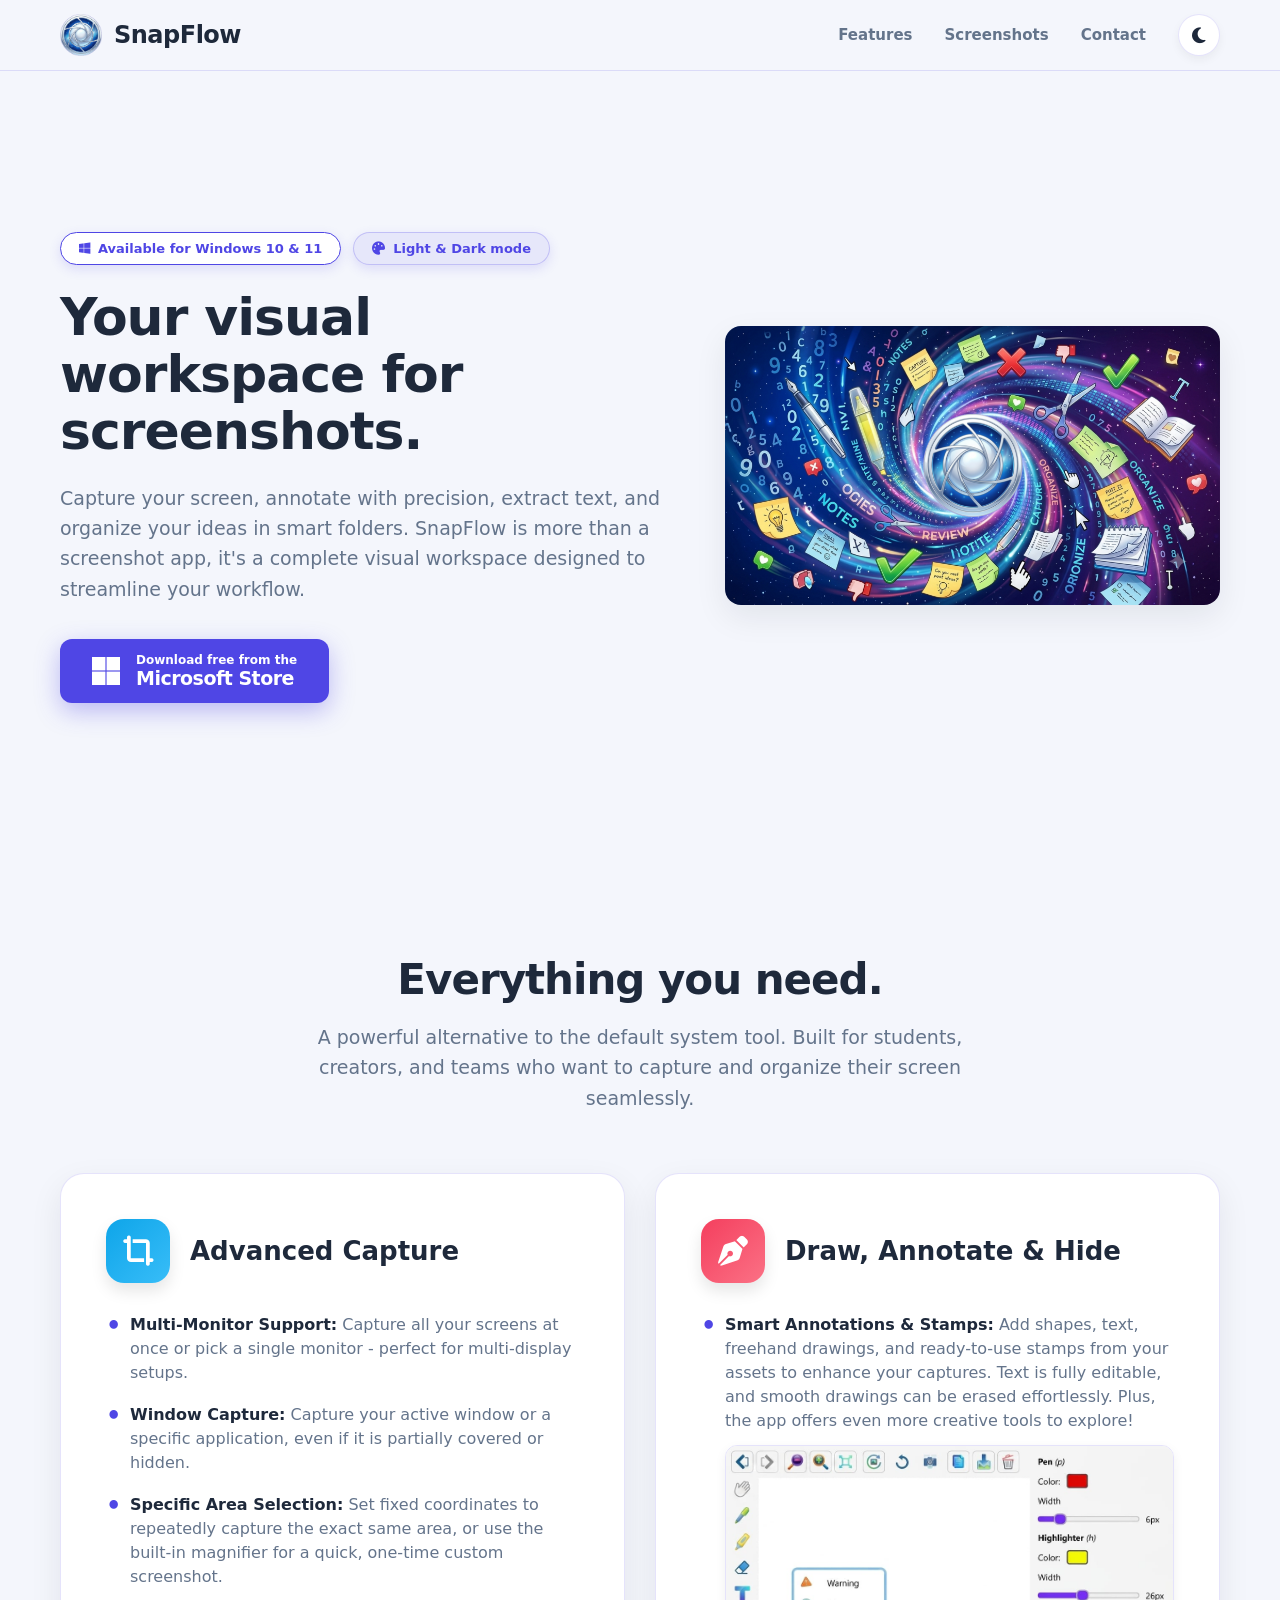
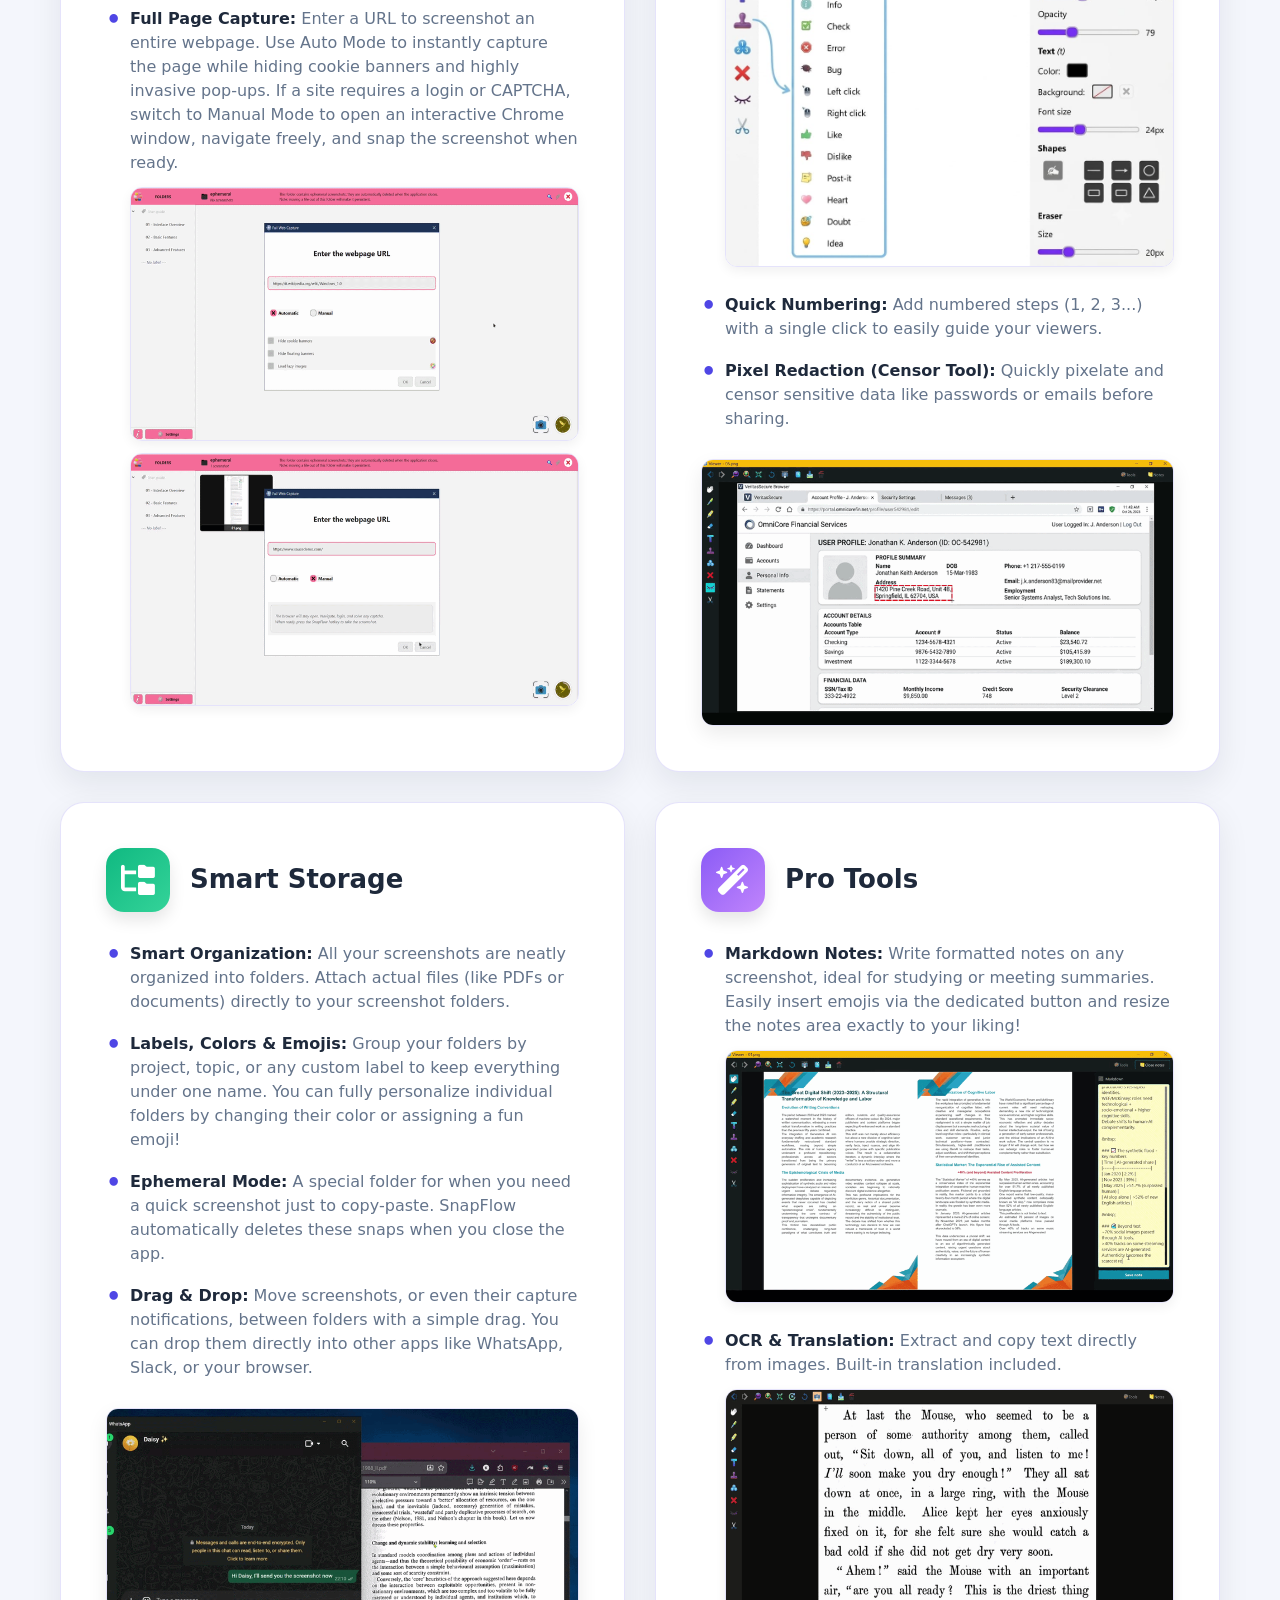
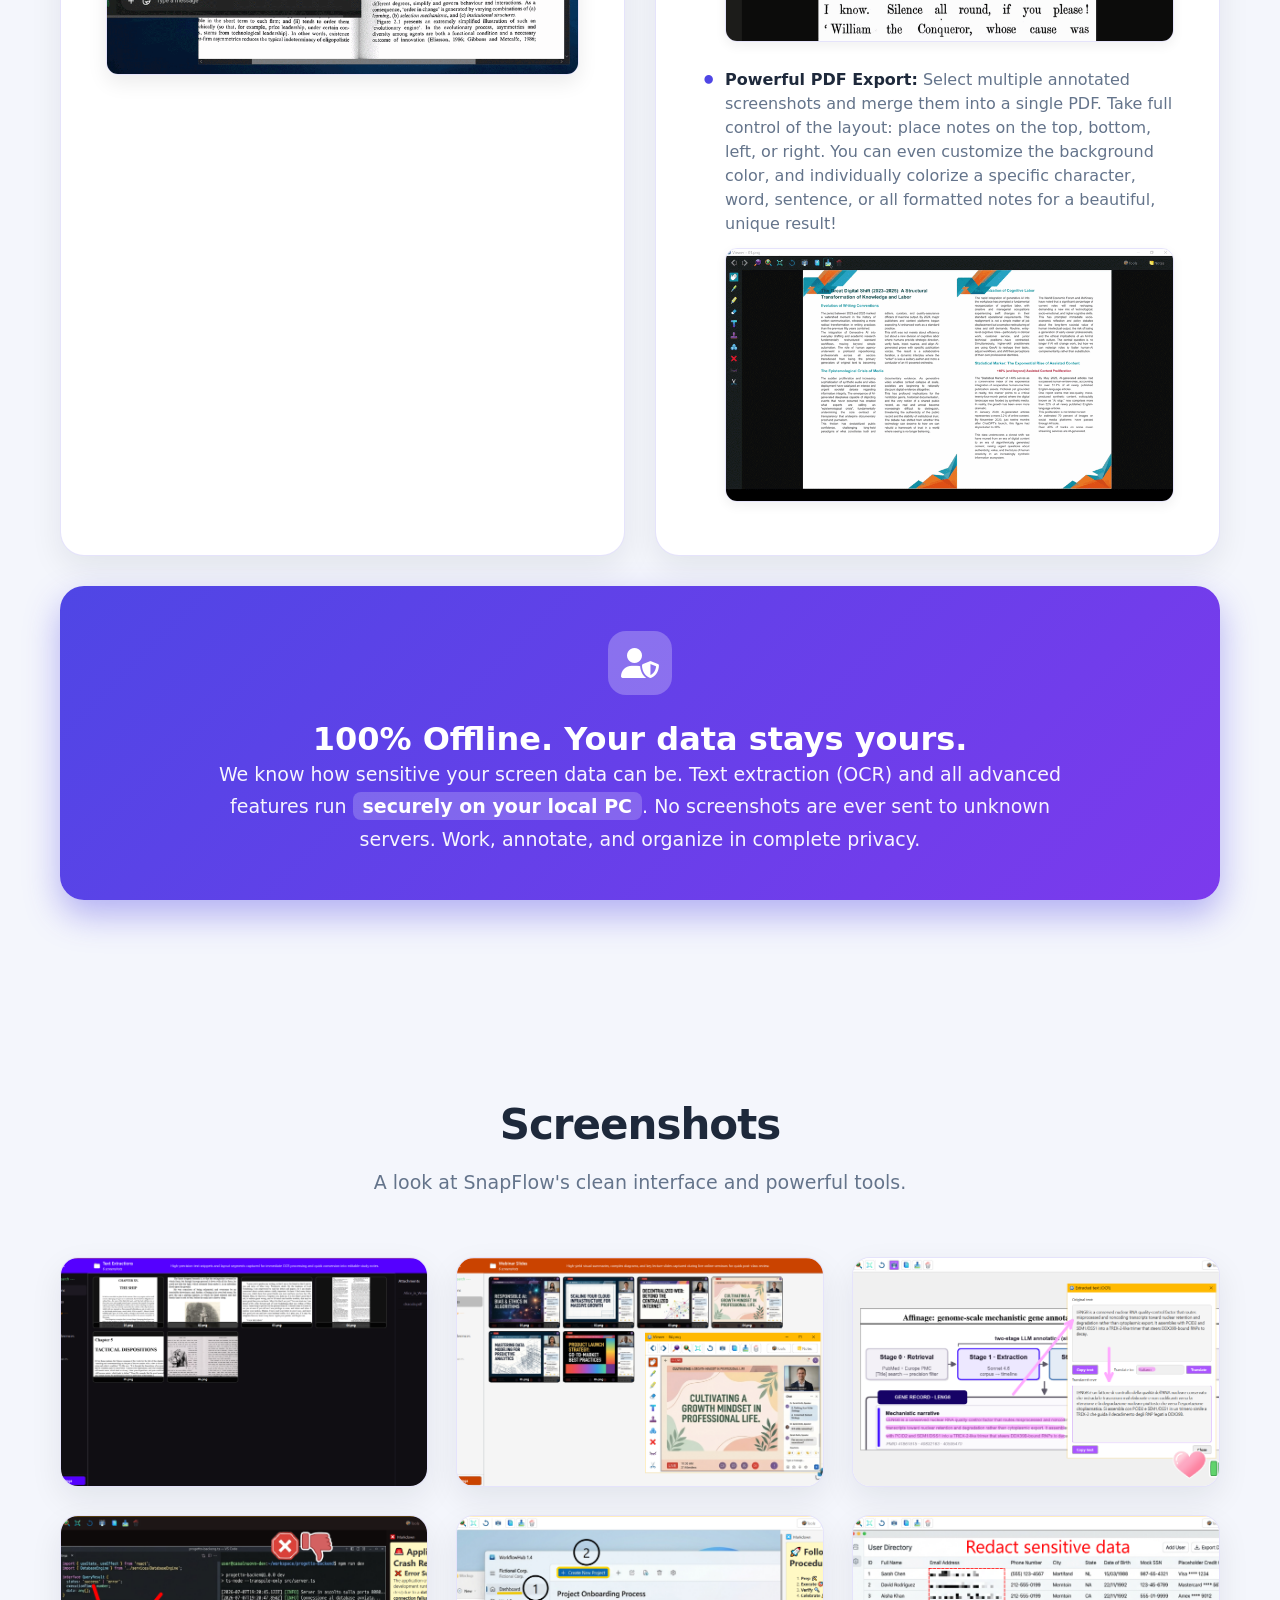
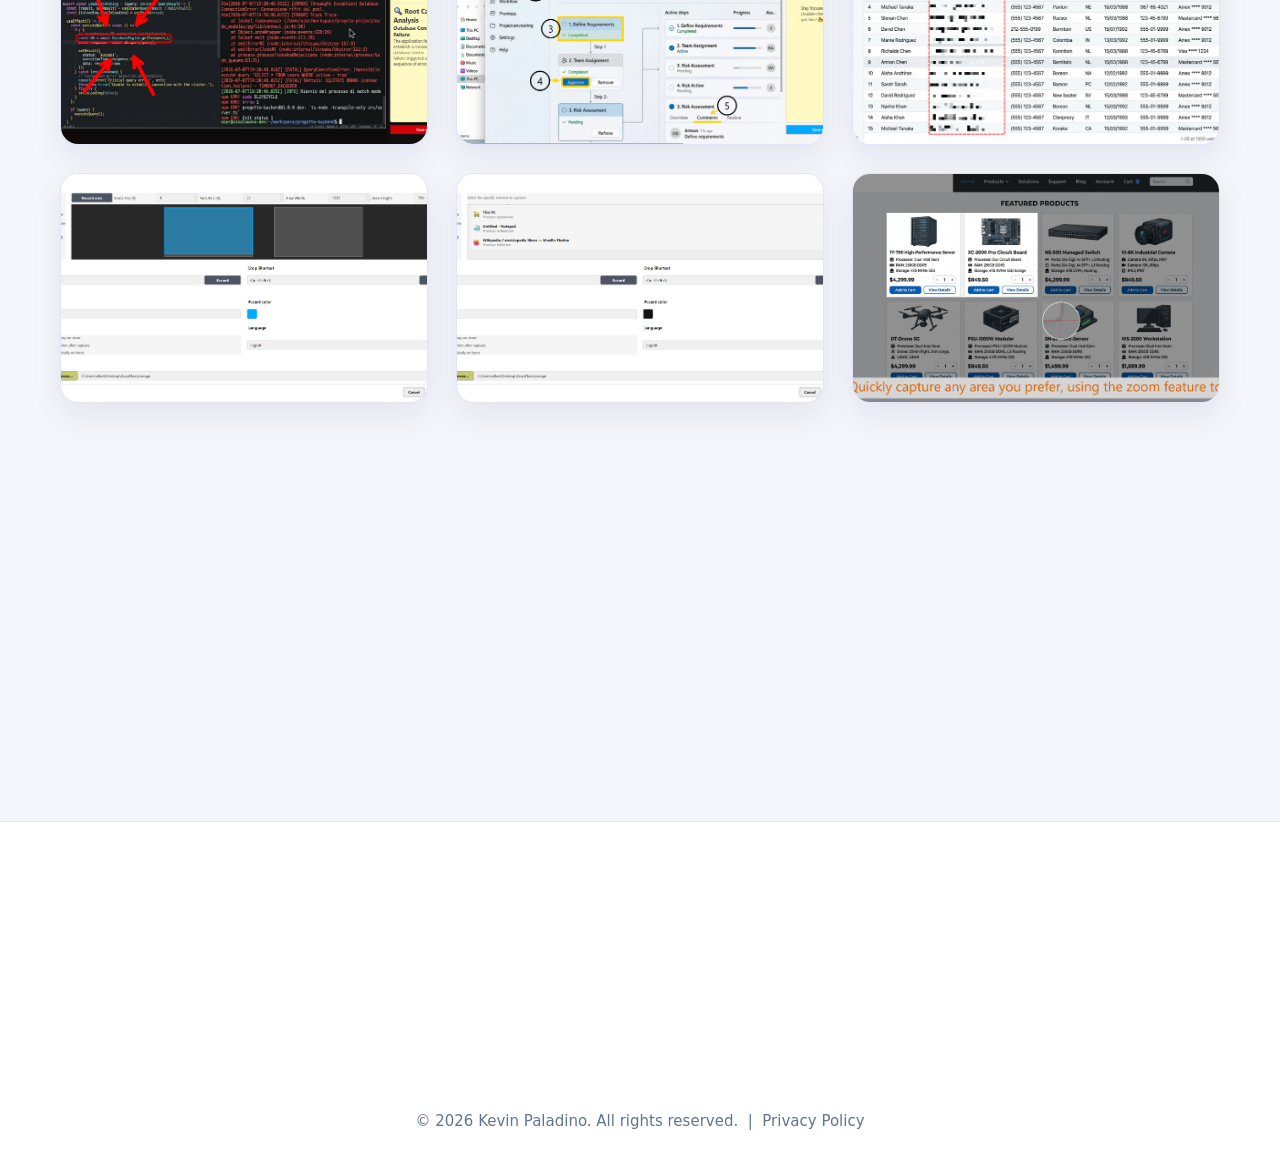
==== commit 3216e0b0: "Migliorate alcune frasi e aggiunta pagina per la Privacy Policy" ====
--- a/index.html
+++ b/index.html
@@ -85,66 +85,71 @@
                 </ul>
             </div>
 
-            <!-- Card 2: Draw, Annotate & Hide -->
-            <div class="bento-card reveal delay-1">
-                <div class="card-header">
-                    <div class="card-icon color-pink"><i class="fas fa-pen-nib"></i></div>
-                    <h3>Draw, Annotate & Hide</h3>
-                </div>
-                <ul>
-                    <li><strong>Vector Annotations:</strong> Add shapes, text, and freehand drawings. Text is fully editable – move, recolor, or delete it anytime. Drawings are smooth and can be erased effortlessly for quick corrections.</li>
-                    <li><strong>Quick Numbering:</strong> Add numbered steps (1, 2, 3...) with a single click, alongside ready-to-use stamps.</li>
-                    <li><strong>Instant Redaction:</strong> Quickly pixelate sensitive data like passwords or emails before sharing.</li>
-                </ul>
-                <div class="card-demo-gif">
-                    <img src="asset/gif/censor.gif" alt="Redaction tool demo" class="demo-gif">
-                </div>
-            </div>
-
-            <!-- Card 3: Smart Storage -->
-            <div class="bento-card reveal">
-                <div class="card-header">
-                    <div class="card-icon color-green"><i class="fas fa-folder-tree"></i></div>
-                    <h3>Smart Storage</h3>
-                </div>
-                <ul>
-                    <li><strong>Smart Folders:</strong> Attach actual files (like PDFs or documents) directly to your screenshot folders.</li>
-                    <li><strong>Temporary Mode:</strong> Need a quick screenshot just to copy-paste? SnapFlow automatically deletes temporary snaps when closed.</li>
-                    <li><strong>Drag & Drop:</strong> Move screenshots between folders with a simple drag. You can even drag them directly into other apps like WhatsApp, Slack, or your browser.</li>
-                    <li><strong>Labels & Colors:</strong> Group your folders by project and assign custom colors for instant visual recognition.</li>
-                </ul>
-                <div class="card-demo-gif">
-                    <img src="asset/gif/dragndrop.gif" alt="SnapFlow drag and drop demo" class="demo-gif">
-                </div>
-            </div>
-
-            <!-- Card 4: Pro Tools -->
-            <div class="bento-card reveal delay-1">
-                <div class="card-header">
-                    <div class="card-icon color-purple"><i class="fas fa-wand-magic-sparkles"></i></div>
-                    <h3>Pro Tools</h3>
-                </div>
-                <ul>
-                    <li>
-                        <strong>Markdown Notes:</strong> Write formatted notes on any screenshot, ideal for studying or meeting summaries.
-                        <div class="card-demo-gif mini-gif">
-                            <img src="asset/gif/markdown.gif" alt="Markdown notes demo" class="demo-gif">
-                        </div>
-                    </li>
-                    <li>
-                        <strong>OCR & Translation:</strong> Extract and copy text directly from images. Built-in translation included.
-                        <div class="card-demo-gif mini-gif">
-                            <img src="asset/gif/ocr_and_translate.gif" alt="OCR and translation demo" class="demo-gif">
-                        </div>
-                    </li>
-                    <li>
-                        <strong>Powerful Export:</strong> Select multiple annotated screenshots and merge them into a single PDF.
-                        <div class="card-demo-gif mini-gif">
-                            <img src="asset/gif/export.gif" alt="PDF export demo" class="demo-gif">
-                        </div>
-                    </li>
-                </ul>
-            </div>
+			<!-- Card 2: Draw, Annotate & Hide -->
+			<div class="bento-card reveal delay-1">
+				<div class="card-header">
+					<div class="card-icon color-pink"><i class="fas fa-pen-nib"></i></div>
+					<h3>Draw, Annotate & Hide</h3>
+				</div>
+				<ul>
+					<li>
+						<strong>Smart Annotations & Stamps:</strong> Add shapes, text, freehand drawings, and ready-to-use stamps from your assets to enhance your captures. Text is fully editable, and smooth drawings can be erased effortlessly. Plus, the app offers even more creative tools to explore!
+						<div class="card-demo-gif mini-gif">
+							<img src="asset/screenshots/viewer_tools.png" alt="Viewer tools and stamps demo" class="demo-gif">
+						</div>
+					</li>
+					<li><strong>Quick Numbering:</strong> Add numbered steps (1, 2, 3...) with a single click to easily guide your viewers.</li>
+					<li><strong>Pixel Redaction (Censor Tool):</strong> Quickly pixelate and censor sensitive data like passwords or emails before sharing.</li>
+				</ul>
+				<div class="card-demo-gif">
+					<img src="asset/gif/censor.gif" alt="Redaction tool demo" class="demo-gif">
+				</div>
+			</div>
+
+			<!-- Card 3: Smart Storage -->
+			<div class="bento-card reveal">
+				<div class="card-header">
+					<div class="card-icon color-green"><i class="fas fa-folder-tree"></i></div>
+					<h3>Smart Storage</h3>
+				</div>
+				<ul>
+					<li><strong>Smart Organization:</strong> All your screenshots are neatly organized into folders. Attach actual files (like PDFs or documents) directly to your screenshot folders.</li>
+					<li><strong>Labels, Colors & Emojis:</strong> Group your folders by project, topic, or any custom label to keep everything under one name. You can fully personalize individual folders by changing their color or assigning a fun emoji!</li>
+					<li><strong>Ephemeral Mode:</strong> A special folder for when you need a quick screenshot just to copy-paste. SnapFlow automatically deletes these snaps when you close the app.</li>
+					<li><strong>Drag & Drop:</strong> Move screenshots, or even their capture notifications, between folders with a simple drag. You can drop them directly into other apps like WhatsApp, Slack, or your browser.</li>
+				</ul>
+				<div class="card-demo-gif">
+					<img src="asset/gif/dragndrop.gif" alt="SnapFlow drag and drop demo" class="demo-gif">
+				</div>
+			</div>
+
+			<!-- Card 4: Pro Tools -->
+			<div class="bento-card reveal delay-1">
+				<div class="card-header">
+					<div class="card-icon color-purple"><i class="fas fa-wand-magic-sparkles"></i></div>
+					<h3>Pro Tools</h3>
+				</div>
+				<ul>
+					<li>
+						<strong>Markdown Notes:</strong> Write formatted notes on any screenshot, ideal for studying or meeting summaries. Easily insert emojis via the dedicated button and resize the notes area exactly to your liking!
+						<div class="card-demo-gif mini-gif">
+							<img src="asset/gif/markdown.gif" alt="Markdown notes demo" class="demo-gif">
+						</div>
+					</li>
+					<li>
+						<strong>OCR & Translation:</strong> Extract and copy text directly from images. Built-in translation included.
+						<div class="card-demo-gif mini-gif">
+							<img src="asset/gif/ocr_and_translate.gif" alt="OCR and translation demo" class="demo-gif">
+						</div>
+					</li>
+					<li>
+						<strong>Powerful PDF Export:</strong> Select multiple annotated screenshots and merge them into a single PDF. Take full control of the layout: place notes on the top, bottom, left, or right. You can even customize the background color, and individually colorize a specific character, word, sentence, or all formatted notes for a beautiful, unique result!
+						<div class="card-demo-gif mini-gif">
+							<img src="asset/gif/export.gif" alt="PDF export demo" class="demo-gif">
+						</div>
+					</li>
+				</ul>
+			</div>
 
             <div class="bento-card card-highlight card-large reveal">
                 <div class="card-icon"><i class="fas fa-user-shield"></i></div>
@@ -197,8 +202,8 @@
                 <span>Download now from the <strong>Microsoft Store</strong></span>
             </a>
         </div>
-        <div class="footer-bottom">
-            <p>&copy; 2026 Kevin Paladino. All rights reserved.</p>
+		<div class="footer-bottom">
+            <p>&copy; 2026 Kevin Paladino. All rights reserved. &nbsp;|&nbsp; <a href="privacy.html" style="color: var(--text-muted); text-decoration: none; transition: color 0.2s;" onmouseover="this.style.color='var(--accent)'" onmouseout="this.style.color='var(--text-muted)'">Privacy Policy</a></p>
         </div>
     </footer>
 
--- a/style.css
+++ b/style.css
@@ -1,6 +1,3 @@
-/* ==========================================================================
-   VARIABLES & COLORS (Modern and Accessible Design)
-   ========================================================================== */
 :root {
     --bg-main: #f4f6fc;
     --bg-card: #ffffff;
@@ -132,7 +129,7 @@
 }
 .bento-card:hover { transform: translateY(-6px); border-color: var(--accent); box-shadow: 0 16px 40px rgba(0, 0, 0, 0.1); }
 
-/* --- Nuovo header per card: icona + titolo affiancati --- */
+/* --- header per card: icona + titolo affiancati --- */
 .card-header {
     display: flex;
     align-items: center;
@@ -140,7 +137,7 @@
     margin-bottom: 30px;
 }
 .card-header .card-icon {
-    margin-bottom: 0;  /* annullo margine precedente */
+    margin-bottom: 0;
     flex-shrink: 0;
 }
 .card-header h3 {
@@ -254,7 +251,6 @@
     .section-header h2 { font-size: 32px; }
     .bento-card { padding: 30px; }
     .store-button { padding: 12px 24px; }
-    /* Su mobile l'header della card può andare in colonna se lo spazio è poco, ma resta affiancato */
     .card-header { gap: 15px; }
     .card-header h3 { font-size: 22px; }
 }
@@ -275,7 +271,7 @@
     margin-top: -20px;
 }
 
-/* Effetto Carino / Tema Proton */
+/* Tema Proton */
 .proton-btn {
     position: relative;
     display: inline-flex;
